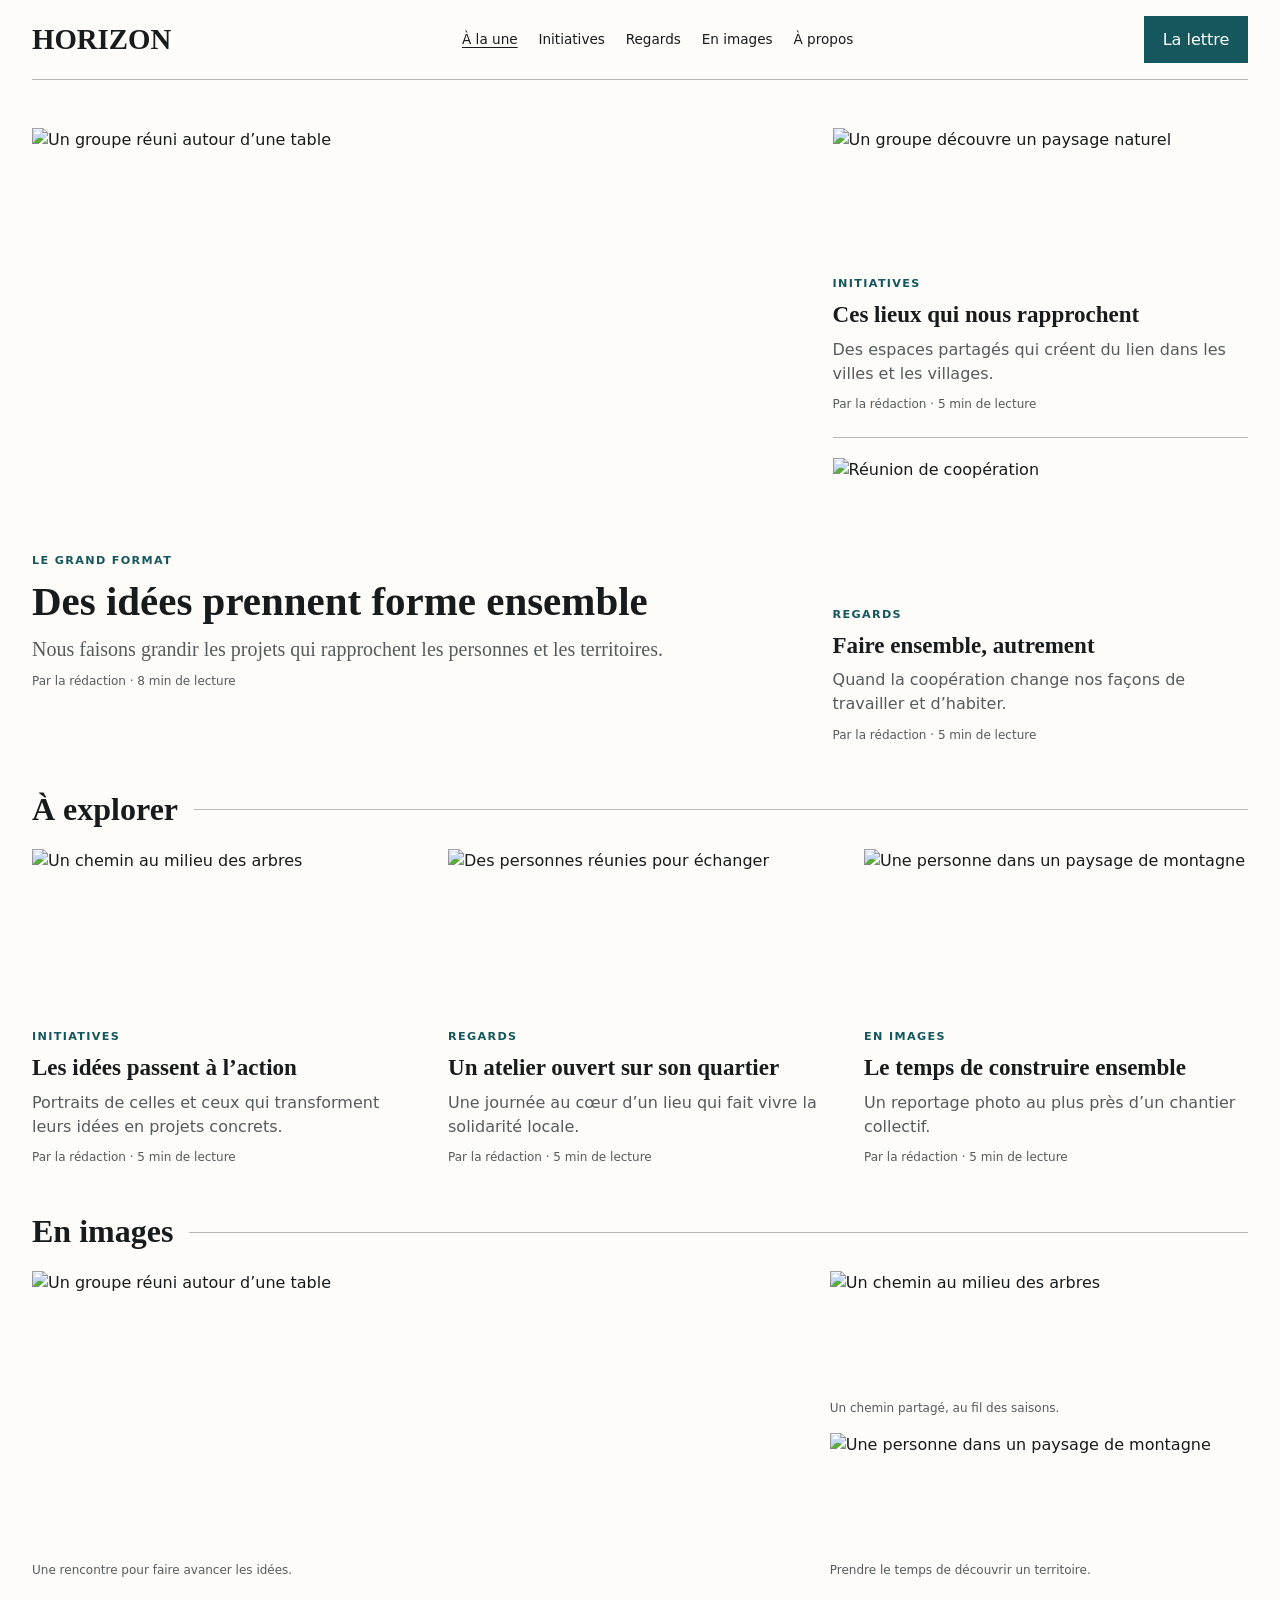
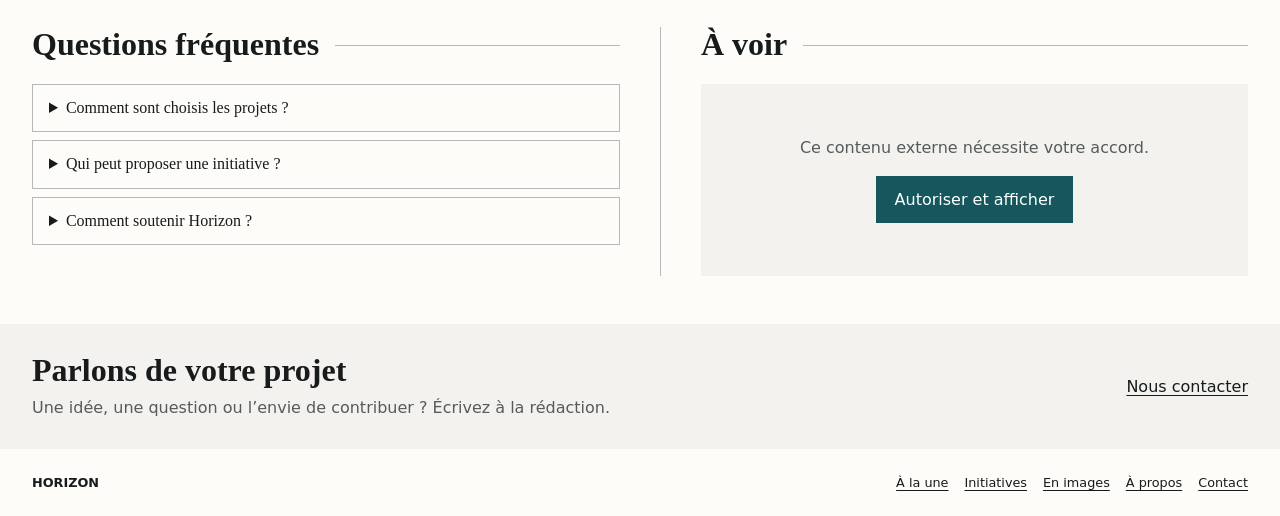
==== themes/editorial/preview/index.html @ b4b31a45 "Add editorial media theme and align catalog with CMS presets" ====
<!doctype html>
<html lang="fr"><head><meta charset="utf-8"><meta name="viewport" content="width=device-width,initial-scale=1"><title>Dendrila — Éditorial</title><link rel="stylesheet" href="../theme.css"><link rel="stylesheet" href="preview.css"></head>
<body data-dendrila-theme="editorial" data-dendrila-gallery="editorial">
<a class="d-skip-link" href="#contenu">Aller au contenu</a>
<header class="d-header"><div class="d-shell d-header__inner"><a class="d-brand" href="#contenu">Horizon</a><nav class="d-nav" aria-label="Navigation principale"><a href="#contenu" aria-current="page">À la une</a><a href="#explorer">Initiatives</a><a href="#explorer">Regards</a><a href="#images">En images</a><a href="#questions">À propos</a></nav><a class="d-button" href="#contact">La lettre</a></div></header>
<main id="contenu">
<section class="d-section" aria-label="À la une"><div class="d-shell d-card-grid d-front-page"><article class="d-card">
        <div class="d-card__media"><img src="https://thumb.wikimedia.org/wikipedia/commons/thumb/a/af/People_seated_at_table_participating_in_group_discussion_during_meeting.jpg/1280px-People_seated_at_table_participating_in_group_discussion_during_meeting.jpg" alt="Un groupe réuni autour d’une table" width="1280" height="720" loading="eager" decoding="async"></div>
        <p class="d-eyebrow">Le grand format</p>
        <h1 class="d-title"><a href="#lecture" data-article="0">Des idées prennent forme ensemble</a></h1>
        <p class="d-lead">Nous faisons grandir les projets qui rapprochent les personnes et les territoires.</p>
        <p class="d-meta">Par la rédaction · 8 min de lecture</p>
      </article><article class="d-card">
        <div class="d-card__media"><img src="https://upload.wikimedia.org/wikipedia/commons/thumb/7/79/People_stand_in_line_on_the_road_and_look_at_nature.jpg/1280px-People_stand_in_line_on_the_road_and_look_at_nature.jpg" alt="Un groupe découvre un paysage naturel" width="1280" height="720" loading="lazy" decoding="async"></div>
        <p class="d-eyebrow">Initiatives</p>
        <h2 class="d-card__title"><a href="#lecture" data-article="1">Ces lieux qui nous rapprochent</a></h2>
        <p>Des espaces partagés qui créent du lien dans les villes et les villages.</p>
        <p class="d-meta">Par la rédaction · 5 min de lecture</p>
      </article><article class="d-card">
        <div class="d-card__media"><img src="https://upload.wikimedia.org/wikipedia/commons/thumb/c/ce/Cooperation_meeting_%2835371853444%29.jpg/1280px-Cooperation_meeting_%2835371853444%29.jpg" alt="Réunion de coopération" width="1280" height="720" loading="lazy" decoding="async"></div>
        <p class="d-eyebrow">Regards</p>
        <h2 class="d-card__title"><a href="#lecture" data-article="2">Faire ensemble, autrement</a></h2>
        <p>Quand la coopération change nos façons de travailler et d’habiter.</p>
        <p class="d-meta">Par la rédaction · 5 min de lecture</p>
      </article></div></section>
<section class="d-section" id="explorer" aria-labelledby="explorer-titre"><div class="d-shell"><div class="d-section__heading"><h2 class="d-heading" id="explorer-titre">À explorer</h2></div><div class="d-card-grid"><article class="d-card">
        <div class="d-card__media"><img src="https://thumb.wikimedia.org/wikipedia/commons/thumb/4/44/Forest_path_surrounded_by_green_trees.jpg/1280px-Forest_path_surrounded_by_green_trees.jpg" alt="Un chemin au milieu des arbres" width="1280" height="720" loading="lazy" decoding="async"></div>
        <p class="d-eyebrow">Initiatives</p>
        <h3 class="d-card__title"><a href="#lecture" data-article="3">Les idées passent à l’action</a></h3>
        <p>Portraits de celles et ceux qui transforment leurs idées en projets concrets.</p>
        <p class="d-meta">Par la rédaction · 5 min de lecture</p>
      </article><article class="d-card">
        <div class="d-card__media"><img src="https://thumb.wikimedia.org/wikipedia/commons/thumb/a/af/People_seated_at_table_participating_in_group_discussion_during_meeting.jpg/1280px-People_seated_at_table_participating_in_group_discussion_during_meeting.jpg" alt="Des personnes réunies pour échanger" width="1280" height="720" loading="lazy" decoding="async"></div>
        <p class="d-eyebrow">Regards</p>
        <h3 class="d-card__title"><a href="#lecture" data-article="4">Un atelier ouvert sur son quartier</a></h3>
        <p>Une journée au cœur d’un lieu qui fait vivre la solidarité locale.</p>
        <p class="d-meta">Par la rédaction · 5 min de lecture</p>
      </article><article class="d-card">
        <div class="d-card__media"><img src="https://upload.wikimedia.org/wikipedia/commons/thumb/d/d1/Landscape-mountains-nature-people_%2824216397892%29.jpg/1280px-Landscape-mountains-nature-people_%2824216397892%29.jpg" alt="Une personne dans un paysage de montagne" width="1280" height="720" loading="lazy" decoding="async"></div>
        <p class="d-eyebrow">En images</p>
        <h3 class="d-card__title"><a href="#lecture" data-article="5">Le temps de construire ensemble</a></h3>
        <p>Un reportage photo au plus près d’un chantier collectif.</p>
        <p class="d-meta">Par la rédaction · 5 min de lecture</p>
      </article></div></div></section>
<section class="d-section" id="images" aria-labelledby="images-titre"><div class="d-shell"><div class="d-section__heading"><h2 class="d-heading" id="images-titre">En images</h2></div><div class="d-gallery"><figure class="d-gallery__item"><div class="d-media"><img class="d-media__image" src="https://thumb.wikimedia.org/wikipedia/commons/thumb/a/af/People_seated_at_table_participating_in_group_discussion_during_meeting.jpg/1280px-People_seated_at_table_participating_in_group_discussion_during_meeting.jpg" alt="Un groupe réuni autour d’une table" width="1280" height="720" loading="lazy"></div><figcaption class="d-caption">Une rencontre pour faire avancer les idées.</figcaption></figure><figure class="d-gallery__item"><div class="d-media"><img class="d-media__image" src="https://thumb.wikimedia.org/wikipedia/commons/thumb/4/44/Forest_path_surrounded_by_green_trees.jpg/1280px-Forest_path_surrounded_by_green_trees.jpg" alt="Un chemin au milieu des arbres" width="1280" height="720" loading="lazy"></div><figcaption class="d-caption">Un chemin partagé, au fil des saisons.</figcaption></figure><figure class="d-gallery__item"><div class="d-media"><img class="d-media__image" src="https://upload.wikimedia.org/wikipedia/commons/thumb/d/d1/Landscape-mountains-nature-people_%2824216397892%29.jpg/1280px-Landscape-mountains-nature-people_%2824216397892%29.jpg" alt="Une personne dans un paysage de montagne" width="1280" height="720" loading="lazy"></div><figcaption class="d-caption">Prendre le temps de découvrir un territoire.</figcaption></figure></div></div></section>
<section class="d-section"><div class="d-shell d-editorial-utilities"><div id="questions"><div class="d-section__heading"><h2 class="d-heading">Questions fréquentes</h2></div><div class="d-faq"><details><summary>Comment sont choisis les projets ?</summary><p>La rédaction rencontre les personnes concernées et croise leurs témoignages pour documenter chaque initiative.</p></details><details><summary>Qui peut proposer une initiative ?</summary><p>Toute personne peut partager une idée ou proposer un sujet à la rédaction.</p></details><details><summary>Comment soutenir Horizon ?</summary><p>En partageant les articles et en nous proposant des sujets qui méritent d’être explorés.</p></details></div></div>
<div><div class="d-section__heading"><h2 class="d-heading">À voir</h2></div><div class="d-embed"><div class="dendrila-privacy-placeholder"><div data-dendrila-placeholder-copy><p>Ce contenu externe nécessite votre accord.</p><button type="button" data-dendrila-consent-allow>Autoriser et afficher</button><p id="consent-status" role="status" hidden></p></div></div></div></div></div></section>
<section class="d-cta-band" id="contact"><div class="d-shell d-cta-band__inner"><div><h2>Parlons de votre projet</h2><p>Une idée, une question ou l’envie de contribuer ? Écrivez à la rédaction.</p></div><a href="mailto:redaction@example.org">Nous contacter</a></div></section>
</main><footer class="d-footer"><div class="d-shell d-footer__grid"><strong>HORIZON</strong><nav aria-label="Navigation secondaire"><a href="#contenu">À la une</a><a href="#explorer">Initiatives</a><a href="#images">En images</a><a href="#questions">À propos</a><a href="#contact">Contact</a></nav></div></footer>
<dialog id="lecture" aria-labelledby="lecture-title"><form method="dialog"><button class="d-button">Fermer</button></form><p class="d-eyebrow">Lecture de démonstration</p><h2 id="lecture-title"></h2><p id="lecture-intro"></p><p>Ce contenu illustre le parcours de lecture du thème. Dans un site publié, chaque titre ouvre l’article correspondant.</p></dialog>
<script src="preview.js" defer></script></body></html>
---- themes/editorial/theme.css ----
/* Dendrila — Éditorial. Brand values below are preview fallbacks. */
[data-dendrila-theme="editorial"] {
  --dendrila-color-bg: #fdfcf9;
  --dendrila-color-surface: #f3f2ee;
  --dendrila-color-text: #171b1c;
  --dendrila-color-muted: #555b5c;
  --dendrila-color-primary: #15575c;
  --dendrila-color-primary-strong: #103e42;
  --dendrila-color-secondary: #15575c;
  --dendrila-color-accent-soft: #eeefeb;
  --dendrila-color-border: #b6b9b7;
  --dendrila-font-heading: Georgia, "Times New Roman", serif;
  --dendrila-font-body: system-ui, -apple-system, "Segoe UI", sans-serif;
  margin: 0;
  background: var(--dendrila-color-bg);
  color: var(--dendrila-color-text);
  font: 1rem/1.5 var(--dendrila-font-body);
}
[data-dendrila-theme="editorial"] *,
[data-dendrila-theme="editorial"] *::before,
[data-dendrila-theme="editorial"] *::after { box-sizing: border-box; }
[data-dendrila-theme="editorial"] :focus-visible { outline: 3px solid var(--dendrila-color-primary); outline-offset: 4px; }
[data-dendrila-theme="editorial"] a { color: inherit; text-underline-offset: .2em; }
[data-dendrila-theme="editorial"] img { display: block; max-width: 100%; height: auto; }
[data-dendrila-theme="editorial"] :is(h1,h2,h3,p,figure) { margin: 0; }
[data-dendrila-theme="editorial"] :is(h1,h2,h3) { font-family: var(--dendrila-font-heading); line-height: 1.12; text-wrap: balance; }
.d-shell { width: min(calc(100% - 3rem), var(--dendrila-content-max, 76rem)); margin-inline: auto; }
.d-prose { max-width: var(--dendrila-text-max, 48rem); }
.d-prose p + p { margin-top: 1em; }
.d-skip-link { position: fixed; left: 1rem; top: 1rem; transform: translateY(-200%); z-index: 10; padding: .8rem; background: var(--dendrila-color-primary); color: white !important; }
.d-skip-link:focus { transform: none; }
.d-header__inner { min-height: 5rem; border-bottom: 1px solid var(--dendrila-color-border); display: flex; align-items: center; justify-content: space-between; gap: 2rem; }
.d-brand { font: bold 1.8rem/1.1 var(--dendrila-font-heading); text-transform: uppercase; text-decoration: none; display: flex; align-items: center; gap: .6rem; }
.d-brand__mark { display: none; }
.d-nav { display: flex; flex-wrap: wrap; gap: .25rem 1.3rem; }
.d-nav a { display: inline-flex; align-items: center; min-height: 2.75rem; font-size: .85rem; text-decoration: none; }
.d-nav a:hover, .d-nav a[aria-current="page"] { text-decoration: underline; }
.d-button, [data-dendrila-consent-allow] { display: inline-flex; justify-content: center; align-items: center; min-height: 2.75rem; padding: .65rem 1.1rem; border: 1px solid var(--dendrila-color-primary); border-radius: var(--dendrila-radius, 0); color: white !important; background: var(--dendrila-color-primary); font: inherit; text-decoration: none; cursor: pointer; }
.d-button:hover, [data-dendrila-consent-allow]:hover { background: var(--dendrila-color-primary-strong); }
.d-section { padding-block: min(var(--dendrila-section-gap, 3rem), 3rem); }
.d-section + .d-section { padding-top: 0; }
.d-section__heading { display: flex; align-items: center; gap: 1rem; margin-bottom: 1.3rem; }
.d-section__heading::after { content: ""; height: 1px; background: var(--dendrila-color-border); flex: 1; }
.d-heading { font-size: clamp(1.5rem, 2.6vw, 2rem); }
.d-eyebrow { display: block; color: var(--dendrila-color-primary); font-size: .7rem; font-weight: 750; letter-spacing: .12em; text-transform: uppercase; }
.d-title { font-size: clamp(2rem, 3.2vw, 3.1rem); }
.d-lead { color: var(--dendrila-color-muted); font: 1.25rem/1.4 var(--dendrila-font-heading); }
.d-meta { color: var(--dendrila-color-muted); font-size: .75rem; }
.d-card-grid { display: grid; grid-template-columns: repeat(3, minmax(0, 1fr)); gap: 2rem; }
.d-card { min-width: 0; }
.d-card > * + * { margin-top: .6rem !important; }
.d-card__title { font-size: clamp(1.3rem, 1.8vw, 1.65rem); }
.d-card__title a, .d-title a { text-decoration: none; }
.d-card__title a:hover, .d-title a:hover { text-decoration: underline; }
.d-card p:not(.d-eyebrow):not(.d-meta) { color: var(--dendrila-color-muted); }
.d-card__media { aspect-ratio: 2.25; overflow: hidden; }
.d-card__media img { width: 100%; height: 100%; object-fit: cover; object-position: var(--d-media-x,50%) var(--d-media-y,50%); }
/* Opt-in front page, also compatible with the CMS's first cards block. */
.d-front-page,
.d-section--block-cards:nth-child(1 of .d-section--block-cards) .d-card-grid { grid-template-columns: minmax(0, 1.85fr) minmax(0, 1fr); gap: 1.5rem 2rem; }
.d-front-page > :first-child,
.d-section--block-cards:nth-child(1 of .d-section--block-cards) .d-card:first-child { grid-row: span 2; }
.d-front-page > :first-child .d-card__media,
.d-section--block-cards:nth-child(1 of .d-section--block-cards) .d-card:first-child .d-card__media { aspect-ratio: 1.85; }
.d-section--block-cards:nth-child(1 of .d-section--block-cards) .d-card:first-child .d-card__title { font-size: clamp(2rem, 3.2vw, 3.1rem); }
.d-front-page > :not(:first-child) .d-card__media { aspect-ratio: 3; }
.d-front-page > :nth-child(3) { border-top: 1px solid var(--dendrila-color-border); padding-top: 1.25rem; }
.d-hero { padding-block: 2rem; }
.d-hero__grid { display: grid; gap: 1.5rem; }
.d-hero__copy { max-width: var(--dendrila-text-max,48rem); }
.d-hero__copy > * + * { margin-top: .8rem; }
.d-hero__media { max-width: 100%; }
.d-hero__media .d-media { aspect-ratio: 2.2; }
.d-media { overflow: hidden; aspect-ratio: 1.85; border-radius: var(--dendrila-radius, 0); }
.d-media .d-media__image { width: 100%; height: 100%; object-fit: cover; object-position: var(--d-media-x,50%) var(--d-media-y,50%); }
.d-media[data-media-shape="none"] { border-radius: 0; }
.d-media[data-media-shape="circle"] { aspect-ratio: 1; border-radius: 50%; }
.d-media[data-media-shape="rounded"] { border-radius: var(--dendrila-radius,.4rem); }
.d-gallery { display: grid; grid-template-columns: minmax(0,1.85fr) minmax(0,1fr); gap: 1rem 1.5rem; }
.d-gallery__item { min-width: 0; }
.d-gallery__item:first-child { grid-row: span 2; display: grid; grid-template-rows: minmax(0,1fr) auto; }
.d-gallery__item:first-child .d-media { aspect-ratio: auto; position: relative; min-height: 15rem; }
.d-gallery__item:first-child .d-media__image { position: absolute; inset: 0; }
.d-gallery__item:not(:first-child) .d-media { aspect-ratio: 3.4; }
.d-caption { color: var(--dendrila-color-muted); font: .75rem/1.4 var(--dendrila-font-body); margin-top: .4rem; }
[data-dendrila-gallery="grid"] .d-gallery { grid-template-columns: repeat(3,minmax(0,1fr)); }
[data-dendrila-gallery="grid"] .d-gallery__item:first-child { grid-row: auto; }
[data-dendrila-gallery="grid"] .d-gallery .d-media { aspect-ratio: 1.6; height: auto; min-height: 0; }
[data-dendrila-gallery="filmstrip"] .d-gallery { display: flex; overflow-x: auto; }
[data-dendrila-gallery="filmstrip"] .d-gallery__item { flex: 0 0 min(80vw,30rem); }
[data-dendrila-gallery="masonry"] .d-gallery { display: block; columns: 2; }
[data-dendrila-gallery="masonry"] .d-gallery__item { break-inside: avoid; margin-bottom: 1rem; }
.d-editorial-utilities { display: grid; grid-template-columns: repeat(2,minmax(0,1fr)); gap: 2.5rem; }
.d-editorial-utilities > * { min-width: 0; }
.d-editorial-utilities > :last-child { border-left: 1px solid var(--dendrila-color-border); padding-left: 2.5rem; }
.d-faq details { border: 1px solid var(--dendrila-color-border); margin-bottom: .5rem; padding: .7rem 1rem; }
.d-faq summary { cursor: pointer; min-height: 1.5rem; font-family: var(--dendrila-font-heading); }
.d-faq details p { margin-top: .8rem; color: var(--dendrila-color-muted); }
.d-embed { background: var(--dendrila-color-surface); }
.dendrila-privacy-placeholder { min-height: 12rem; padding: 1.5rem; display: grid; place-items: center; text-align: center; }
[data-dendrila-placeholder-copy] { display: grid; justify-items: center; gap: 1rem; }
[data-dendrila-placeholder-copy] p { color: var(--dendrila-color-muted); }
.d-cta-band { padding-block: 1.8rem; background: var(--dendrila-color-surface); }
.d-cta-band__inner { display: flex; align-items: center; justify-content: space-between; gap: 2rem; }
.d-cta-band h2 { font-size: 2rem; }
.d-cta-band p { color: var(--dendrila-color-muted); margin-top: .5rem; }
.d-footer { padding-block: 1.5rem; }
.d-footer__grid { display: flex; flex-wrap: wrap; justify-content: space-between; gap: 1rem 2rem; font-size: .8rem; }
.d-footer nav { display: flex; flex-wrap: wrap; gap: 1rem; }
/* Existing CMS data remains visible if a site explicitly includes these blocks. */
.d-stats,.d-key-values { display: grid; grid-template-columns: repeat(3,minmax(0,1fr)); gap: 1.5rem; }
.d-stat__value,.d-stat__label,.d-stat__note { display: block; }
.d-stat__value { font-size: 2rem; }
.d-key-values dd { margin: .4rem 0 0; }
@media (max-width: 52rem) {
  .d-header__inner { flex-wrap: wrap; gap: .5rem 1.5rem; padding-block: 1rem; }
  .d-nav { flex: 1 1 100%; }
  .d-front-page, .d-section--block-cards:nth-child(1 of .d-section--block-cards) .d-card-grid { grid-template-columns: 1.5fr 1fr; gap: 1.5rem; }
  .d-card-grid { gap: 1.25rem; }
  .d-editorial-utilities { gap: 1.5rem; }
  .d-editorial-utilities > :last-child { padding-left: 1.5rem; }
}
@media (max-width: 38rem) {
  .d-shell { width: calc(100% - 2rem); }
  .d-header__inner { display: grid; grid-template-columns: 1fr auto; }
  .d-header__inner > .d-nav { grid-row: 2; grid-column: 1 / -1; }
  .d-header__inner > .d-button { grid-row: 1; grid-column: 2; }
  .d-brand { font-size: 1.5rem; }
  .d-nav { gap: .25rem 1rem; }
  .d-section { padding-block: 1.75rem; }
  .d-card-grid, .d-front-page, .d-section--block-cards:nth-child(1 of .d-section--block-cards) .d-card-grid, .d-editorial-utilities { grid-template-columns: 1fr; }
  .d-front-page > :first-child,.d-section--block-cards:nth-child(1 of .d-section--block-cards) .d-card:first-child { grid-row: auto; }
  .d-card__media { aspect-ratio: 2; }
  .d-title { font-size: 2.1rem; }
  .d-gallery { grid-template-columns: repeat(2,minmax(0,1fr)); gap: 1rem; }
  .d-gallery__item:first-child { grid-column: 1 / -1; grid-row: auto; }
  .d-gallery__item:first-child .d-media__image { position: static; }
  .d-gallery__item:first-child .d-media, .d-gallery__item:not(:first-child) .d-media { aspect-ratio: 1.6; min-height: 0; height: auto; }
  .d-editorial-utilities > :last-child { border-left: 0; padding-left: 0; }
  .d-cta-band__inner { flex-direction: column; align-items: flex-start; gap: 1rem; }
  .d-stats,.d-key-values { grid-template-columns: 1fr; }
}
@media (prefers-reduced-motion: reduce) {
  [data-dendrila-theme="editorial"] { --dendrila-motion-duration: 0ms; }
  [data-dendrila-theme="editorial"] * { scroll-behavior: auto; }
}

[data-dendrila-gallery="grid"] .d-gallery__item:first-child .d-media__image,
[data-dendrila-gallery="filmstrip"] .d-gallery__item:first-child .d-media__image,
[data-dendrila-gallery="masonry"] .d-gallery__item:first-child .d-media__image { position: static; }
---- themes/editorial/preview/preview.css ----
dialog { width: min(42rem,calc(100% - 2rem)); max-height: 85dvh; overflow: auto; padding: 2rem; border: 1px solid var(--dendrila-color-border); color: var(--dendrila-color-text); background: var(--dendrila-color-bg); }
dialog::backdrop { background: rgb(0 0 0 / .4); }
dialog form { text-align: right; margin-bottom: 1.5rem; }
dialog > p, dialog > h2 { margin-block: 1rem !important; }
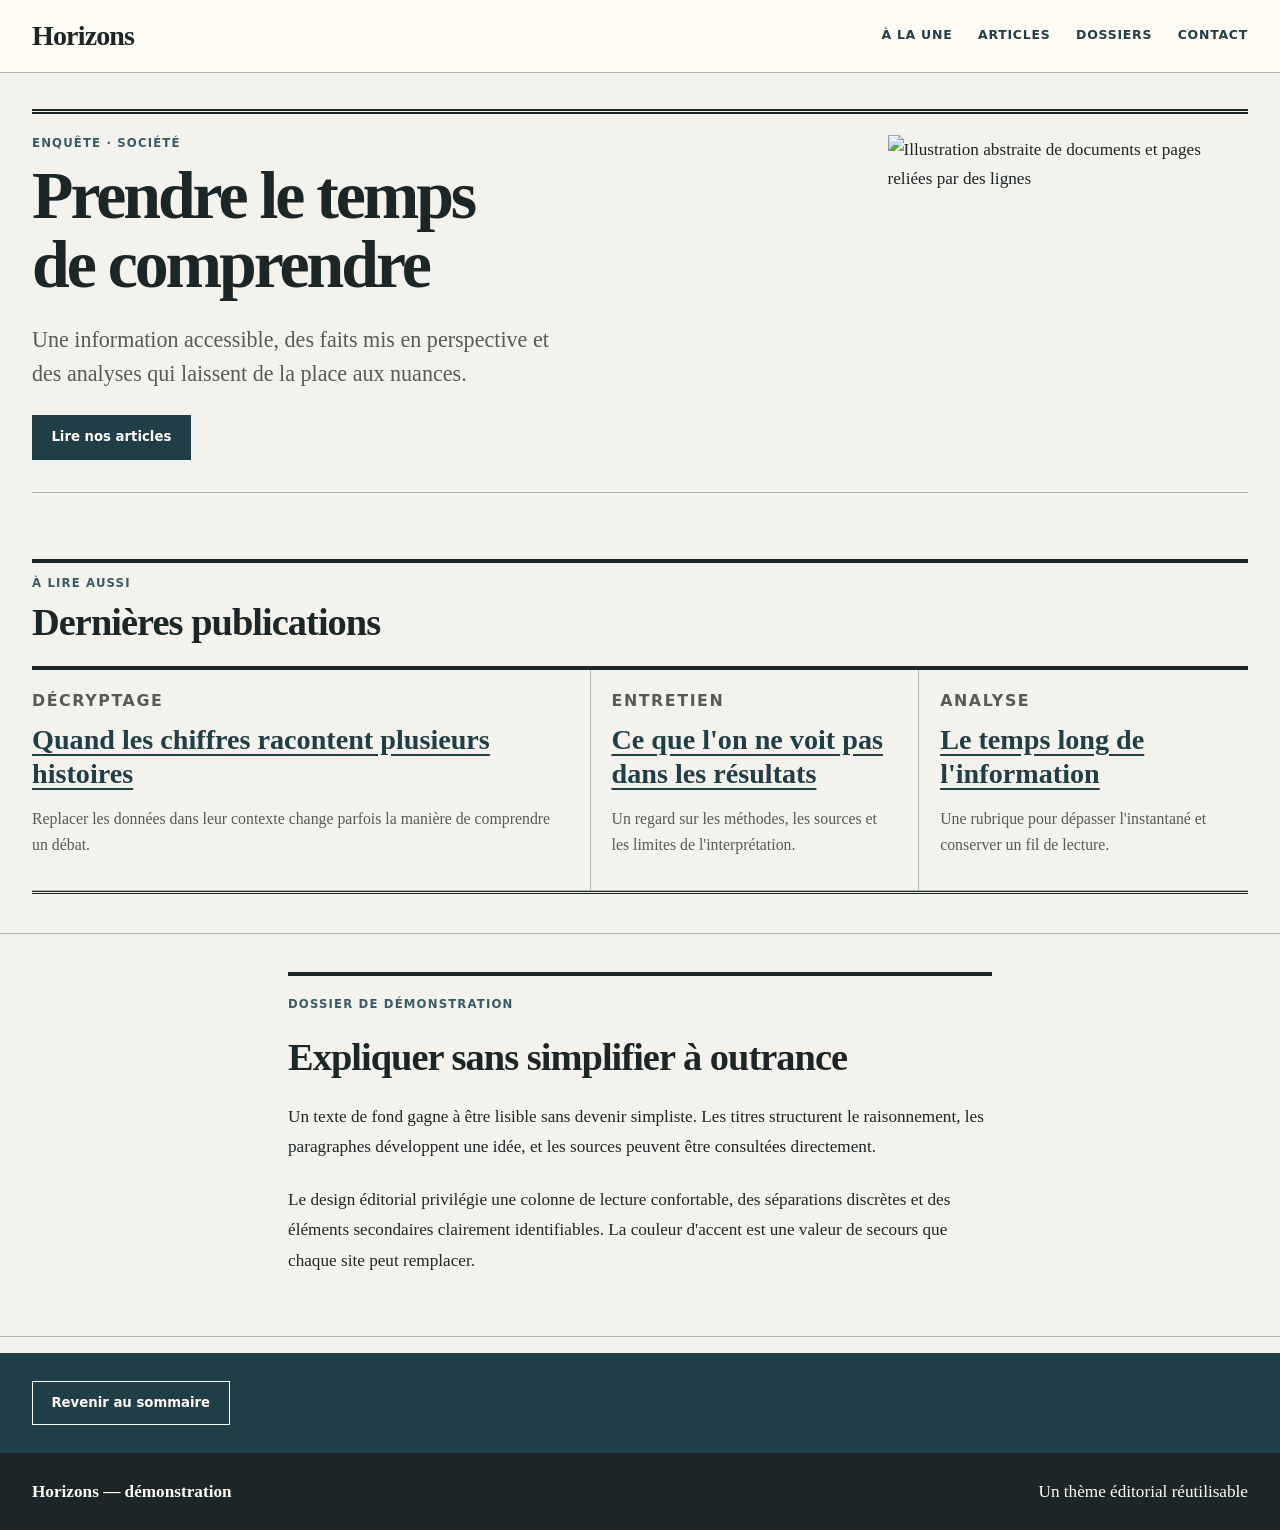
==== commit b25e2e68: "feat(editorial): add advarP-inspired reusable editorial design kit" ====
--- a/themes/editorial/preview/index.html
+++ b/themes/editorial/preview/index.html
@@ -1,51 +1,32 @@
 <!doctype html>
-<html lang="fr"><head><meta charset="utf-8"><meta name="viewport" content="width=device-width,initial-scale=1"><title>Dendrila — Éditorial</title><link rel="stylesheet" href="../theme.css"><link rel="stylesheet" href="preview.css"></head>
-<body data-dendrila-theme="editorial" data-dendrila-gallery="editorial">
+<html lang="fr"><head>
+<meta charset="utf-8"><meta name="viewport" content="width=device-width,initial-scale=1">
+<title>Dendrila — Éditorial</title><meta name="description" content="Aperçu autonome du design kit Éditorial Dendrila.">
+<link rel="stylesheet" href="../theme.css"></head>
+<body data-dendrila-theme="editorial" data-dendrila-gallery="editorial" data-dendrila-illustration-frequency="none" data-dendrila-illustration-style="none">
 <a class="d-skip-link" href="#contenu">Aller au contenu</a>
-<header class="d-header"><div class="d-shell d-header__inner"><a class="d-brand" href="#contenu">Horizon</a><nav class="d-nav" aria-label="Navigation principale"><a href="#contenu" aria-current="page">À la une</a><a href="#explorer">Initiatives</a><a href="#explorer">Regards</a><a href="#images">En images</a><a href="#questions">À propos</a></nav><a class="d-button" href="#contact">La lettre</a></div></header>
+<header class="d-header"><div class="d-shell d-header__inner"><a class="d-brand" href="#contenu">Horizons</a>
+<nav class="d-nav" aria-label="Navigation principale"><a href="#contenu">À la une</a><a href="#articles">Articles</a><a href="#dossier">Dossiers</a><a href="#contact">Contact</a></nav></div></header>
 <main id="contenu">
-<section class="d-section" aria-label="À la une"><div class="d-shell d-card-grid d-front-page"><article class="d-card">
-        <div class="d-card__media"><img src="https://thumb.wikimedia.org/wikipedia/commons/thumb/a/af/People_seated_at_table_participating_in_group_discussion_during_meeting.jpg/1280px-People_seated_at_table_participating_in_group_discussion_during_meeting.jpg" alt="Un groupe réuni autour d’une table" width="1280" height="720" loading="eager" decoding="async"></div>
-        <p class="d-eyebrow">Le grand format</p>
-        <h1 class="d-title"><a href="#lecture" data-article="0">Des idées prennent forme ensemble</a></h1>
-        <p class="d-lead">Nous faisons grandir les projets qui rapprochent les personnes et les territoires.</p>
-        <p class="d-meta">Par la rédaction · 8 min de lecture</p>
-      </article><article class="d-card">
-        <div class="d-card__media"><img src="https://upload.wikimedia.org/wikipedia/commons/thumb/7/79/People_stand_in_line_on_the_road_and_look_at_nature.jpg/1280px-People_stand_in_line_on_the_road_and_look_at_nature.jpg" alt="Un groupe découvre un paysage naturel" width="1280" height="720" loading="lazy" decoding="async"></div>
-        <p class="d-eyebrow">Initiatives</p>
-        <h2 class="d-card__title"><a href="#lecture" data-article="1">Ces lieux qui nous rapprochent</a></h2>
-        <p>Des espaces partagés qui créent du lien dans les villes et les villages.</p>
-        <p class="d-meta">Par la rédaction · 5 min de lecture</p>
-      </article><article class="d-card">
-        <div class="d-card__media"><img src="https://upload.wikimedia.org/wikipedia/commons/thumb/c/ce/Cooperation_meeting_%2835371853444%29.jpg/1280px-Cooperation_meeting_%2835371853444%29.jpg" alt="Réunion de coopération" width="1280" height="720" loading="lazy" decoding="async"></div>
-        <p class="d-eyebrow">Regards</p>
-        <h2 class="d-card__title"><a href="#lecture" data-article="2">Faire ensemble, autrement</a></h2>
-        <p>Quand la coopération change nos façons de travailler et d’habiter.</p>
-        <p class="d-meta">Par la rédaction · 5 min de lecture</p>
-      </article></div></section>
-<section class="d-section" id="explorer" aria-labelledby="explorer-titre"><div class="d-shell"><div class="d-section__heading"><h2 class="d-heading" id="explorer-titre">À explorer</h2></div><div class="d-card-grid"><article class="d-card">
-        <div class="d-card__media"><img src="https://thumb.wikimedia.org/wikipedia/commons/thumb/4/44/Forest_path_surrounded_by_green_trees.jpg/1280px-Forest_path_surrounded_by_green_trees.jpg" alt="Un chemin au milieu des arbres" width="1280" height="720" loading="lazy" decoding="async"></div>
-        <p class="d-eyebrow">Initiatives</p>
-        <h3 class="d-card__title"><a href="#lecture" data-article="3">Les idées passent à l’action</a></h3>
-        <p>Portraits de celles et ceux qui transforment leurs idées en projets concrets.</p>
-        <p class="d-meta">Par la rédaction · 5 min de lecture</p>
-      </article><article class="d-card">
-        <div class="d-card__media"><img src="https://thumb.wikimedia.org/wikipedia/commons/thumb/a/af/People_seated_at_table_participating_in_group_discussion_during_meeting.jpg/1280px-People_seated_at_table_participating_in_group_discussion_during_meeting.jpg" alt="Des personnes réunies pour échanger" width="1280" height="720" loading="lazy" decoding="async"></div>
-        <p class="d-eyebrow">Regards</p>
-        <h3 class="d-card__title"><a href="#lecture" data-article="4">Un atelier ouvert sur son quartier</a></h3>
-        <p>Une journée au cœur d’un lieu qui fait vivre la solidarité locale.</p>
-        <p class="d-meta">Par la rédaction · 5 min de lecture</p>
-      </article><article class="d-card">
-        <div class="d-card__media"><img src="https://upload.wikimedia.org/wikipedia/commons/thumb/d/d1/Landscape-mountains-nature-people_%2824216397892%29.jpg/1280px-Landscape-mountains-nature-people_%2824216397892%29.jpg" alt="Une personne dans un paysage de montagne" width="1280" height="720" loading="lazy" decoding="async"></div>
-        <p class="d-eyebrow">En images</p>
-        <h3 class="d-card__title"><a href="#lecture" data-article="5">Le temps de construire ensemble</a></h3>
-        <p>Un reportage photo au plus près d’un chantier collectif.</p>
-        <p class="d-meta">Par la rédaction · 5 min de lecture</p>
-      </article></div></div></section>
-<section class="d-section" id="images" aria-labelledby="images-titre"><div class="d-shell"><div class="d-section__heading"><h2 class="d-heading" id="images-titre">En images</h2></div><div class="d-gallery"><figure class="d-gallery__item"><div class="d-media"><img class="d-media__image" src="https://thumb.wikimedia.org/wikipedia/commons/thumb/a/af/People_seated_at_table_participating_in_group_discussion_during_meeting.jpg/1280px-People_seated_at_table_participating_in_group_discussion_during_meeting.jpg" alt="Un groupe réuni autour d’une table" width="1280" height="720" loading="lazy"></div><figcaption class="d-caption">Une rencontre pour faire avancer les idées.</figcaption></figure><figure class="d-gallery__item"><div class="d-media"><img class="d-media__image" src="https://thumb.wikimedia.org/wikipedia/commons/thumb/4/44/Forest_path_surrounded_by_green_trees.jpg/1280px-Forest_path_surrounded_by_green_trees.jpg" alt="Un chemin au milieu des arbres" width="1280" height="720" loading="lazy"></div><figcaption class="d-caption">Un chemin partagé, au fil des saisons.</figcaption></figure><figure class="d-gallery__item"><div class="d-media"><img class="d-media__image" src="https://upload.wikimedia.org/wikipedia/commons/thumb/d/d1/Landscape-mountains-nature-people_%2824216397892%29.jpg/1280px-Landscape-mountains-nature-people_%2824216397892%29.jpg" alt="Une personne dans un paysage de montagne" width="1280" height="720" loading="lazy"></div><figcaption class="d-caption">Prendre le temps de découvrir un territoire.</figcaption></figure></div></div></section>
-<section class="d-section"><div class="d-shell d-editorial-utilities"><div id="questions"><div class="d-section__heading"><h2 class="d-heading">Questions fréquentes</h2></div><div class="d-faq"><details><summary>Comment sont choisis les projets ?</summary><p>La rédaction rencontre les personnes concernées et croise leurs témoignages pour documenter chaque initiative.</p></details><details><summary>Qui peut proposer une initiative ?</summary><p>Toute personne peut partager une idée ou proposer un sujet à la rédaction.</p></details><details><summary>Comment soutenir Horizon ?</summary><p>En partageant les articles et en nous proposant des sujets qui méritent d’être explorés.</p></details></div></div>
-<div><div class="d-section__heading"><h2 class="d-heading">À voir</h2></div><div class="d-embed"><div class="dendrila-privacy-placeholder"><div data-dendrila-placeholder-copy><p>Ce contenu externe nécessite votre accord.</p><button type="button" data-dendrila-consent-allow>Autoriser et afficher</button><p id="consent-status" role="status" hidden></p></div></div></div></div></div></section>
-<section class="d-cta-band" id="contact"><div class="d-shell d-cta-band__inner"><div><h2>Parlons de votre projet</h2><p>Une idée, une question ou l’envie de contribuer ? Écrivez à la rédaction.</p></div><a href="mailto:redaction@example.org">Nous contacter</a></div></section>
-</main><footer class="d-footer"><div class="d-shell d-footer__grid"><strong>HORIZON</strong><nav aria-label="Navigation secondaire"><a href="#contenu">À la une</a><a href="#explorer">Initiatives</a><a href="#images">En images</a><a href="#questions">À propos</a><a href="#contact">Contact</a></nav></div></footer>
-<dialog id="lecture" aria-labelledby="lecture-title"><form method="dialog"><button class="d-button">Fermer</button></form><p class="d-eyebrow">Lecture de démonstration</p><h2 id="lecture-title"></h2><p id="lecture-intro"></p><p>Ce contenu illustre le parcours de lecture du thème. Dans un site publié, chaque titre ouvre l’article correspondant.</p></dialog>
-<script src="preview.js" defer></script></body></html>
+<section class="d-hero"><div class="d-shell d-hero__grid">
+<div class="d-hero__copy"><p class="d-eyebrow">Enquête · Société</p>
+<h1 class="d-title">Prendre le temps de comprendre</h1>
+<p class="d-lead">Une information accessible, des faits mis en perspective et des analyses qui laissent de la place aux nuances.</p>
+<div class="d-actions"><a class="d-button" href="#articles">Lire nos articles</a></div></div>
+<div class="d-hero__media"><figure class="d-media"><img class="d-media__image" src="sample-media.svg" alt="Illustration abstraite de documents et pages reliées par des lignes"></figure></div>
+</div></section>
+<section class="d-section" id="articles"><div class="d-shell">
+<div class="d-section__heading"><p class="d-eyebrow">À lire aussi</p><h2 class="d-heading">Dernières publications</h2></div>
+<div class="d-card-grid">
+<article class="d-card"><p class="d-eyebrow">Décryptage</p><h3 class="d-card__title"><a href="#dossier">Quand les chiffres racontent plusieurs histoires</a></h3><p>Replacer les données dans leur contexte change parfois la manière de comprendre un débat.</p></article>
+<article class="d-card"><p class="d-eyebrow">Entretien</p><h3 class="d-card__title"><a href="#dossier">Ce que l'on ne voit pas dans les résultats</a></h3><p>Un regard sur les méthodes, les sources et les limites de l'interprétation.</p></article>
+<article class="d-card"><p class="d-eyebrow">Analyse</p><h3 class="d-card__title"><a href="#dossier">Le temps long de l'information</a></h3><p>Une rubrique pour dépasser l'instantané et conserver un fil de lecture.</p></article>
+</div></div></section>
+<section class="d-section" id="dossier"><div class="d-shell d-prose">
+<div class="d-section__heading"><p class="d-eyebrow">Dossier de démonstration</p><h2 class="d-heading">Expliquer sans simplifier à outrance</h2></div>
+<p>Un texte de fond gagne à être lisible sans devenir simpliste. Les titres structurent le raisonnement, les paragraphes développent une idée, et les sources peuvent être consultées directement.</p>
+<p>Le design éditorial privilégie une colonne de lecture confortable, des séparations discrètes et des éléments secondaires clairement identifiables. La couleur d'accent est une valeur de secours que chaque site peut remplacer.</p>
+</div></section>
+<section class="d-cta-band" id="contact"><div class="d-shell d-cta-band__inner"><a class="d-button" href="#contenu">Revenir au sommaire</a></div></section>
+</main><footer class="d-footer"><div class="d-shell d-footer__grid"><strong>Horizons — démonstration</strong><span>Un thème éditorial réutilisable</span></div></footer>
+</body></html>
--- a/themes/editorial/theme.css
+++ b/themes/editorial/theme.css
@@ -1,150 +1,103 @@
-/* Dendrila — Éditorial. Brand values below are preview fallbacks. */
-[data-dendrila-theme="editorial"] {
-  --dendrila-color-bg: #fdfcf9;
-  --dendrila-color-surface: #f3f2ee;
-  --dendrila-color-text: #171b1c;
-  --dendrila-color-muted: #555b5c;
-  --dendrila-color-primary: #15575c;
-  --dendrila-color-primary-strong: #103e42;
-  --dendrila-color-secondary: #15575c;
-  --dendrila-color-accent-soft: #eeefeb;
-  --dendrila-color-border: #b6b9b7;
-  --dendrila-font-heading: Georgia, "Times New Roman", serif;
-  --dendrila-font-body: system-ui, -apple-system, "Segoe UI", sans-serif;
-  margin: 0;
-  background: var(--dendrila-color-bg);
-  color: var(--dendrila-color-text);
-  font: 1rem/1.5 var(--dendrila-font-body);
+/*
+ * Dendrila Editorial — composition inspirée de la grammaire de presse de l’advarP.
+ * Typographie, colonnes, filets et lecture longue ; aucun logo, nom, texte ni
+ * identité colorimétrique de l’advarP n'est incorporé.
+ */
+[data-dendrila-theme="editorial"]{
+ --dendrila-color-bg:#f4f2ec;--dendrila-color-surface:#fffcf5;
+ --dendrila-color-text:#1d2627;--dendrila-color-muted:#565b59;
+ --dendrila-color-primary:#385c65;--dendrila-color-primary-strong:#203e46;
+ --dendrila-color-secondary:#805243;--dendrila-color-accent-soft:#e9ebe6;
+ --dendrila-color-border:#aeb6b3;
+ --dendrila-font-heading:Georgia,"Times New Roman",serif;
+ --dendrila-font-body:Georgia,"Times New Roman",serif;
+ margin:0;background:var(--dendrila-color-bg);color:var(--dendrila-color-text);
+ font:1.075rem/1.7 var(--dendrila-font-body);overflow-wrap:break-word;
 }
-[data-dendrila-theme="editorial"] *,
-[data-dendrila-theme="editorial"] *::before,
-[data-dendrila-theme="editorial"] *::after { box-sizing: border-box; }
-[data-dendrila-theme="editorial"] :focus-visible { outline: 3px solid var(--dendrila-color-primary); outline-offset: 4px; }
-[data-dendrila-theme="editorial"] a { color: inherit; text-underline-offset: .2em; }
-[data-dendrila-theme="editorial"] img { display: block; max-width: 100%; height: auto; }
-[data-dendrila-theme="editorial"] :is(h1,h2,h3,p,figure) { margin: 0; }
-[data-dendrila-theme="editorial"] :is(h1,h2,h3) { font-family: var(--dendrila-font-heading); line-height: 1.12; text-wrap: balance; }
-.d-shell { width: min(calc(100% - 3rem), var(--dendrila-content-max, 76rem)); margin-inline: auto; }
-.d-prose { max-width: var(--dendrila-text-max, 48rem); }
-.d-prose p + p { margin-top: 1em; }
-.d-skip-link { position: fixed; left: 1rem; top: 1rem; transform: translateY(-200%); z-index: 10; padding: .8rem; background: var(--dendrila-color-primary); color: white !important; }
-.d-skip-link:focus { transform: none; }
-.d-header__inner { min-height: 5rem; border-bottom: 1px solid var(--dendrila-color-border); display: flex; align-items: center; justify-content: space-between; gap: 2rem; }
-.d-brand { font: bold 1.8rem/1.1 var(--dendrila-font-heading); text-transform: uppercase; text-decoration: none; display: flex; align-items: center; gap: .6rem; }
-.d-brand__mark { display: none; }
-.d-nav { display: flex; flex-wrap: wrap; gap: .25rem 1.3rem; }
-.d-nav a { display: inline-flex; align-items: center; min-height: 2.75rem; font-size: .85rem; text-decoration: none; }
-.d-nav a:hover, .d-nav a[aria-current="page"] { text-decoration: underline; }
-.d-button, [data-dendrila-consent-allow] { display: inline-flex; justify-content: center; align-items: center; min-height: 2.75rem; padding: .65rem 1.1rem; border: 1px solid var(--dendrila-color-primary); border-radius: var(--dendrila-radius, 0); color: white !important; background: var(--dendrila-color-primary); font: inherit; text-decoration: none; cursor: pointer; }
-.d-button:hover, [data-dendrila-consent-allow]:hover { background: var(--dendrila-color-primary-strong); }
-.d-section { padding-block: min(var(--dendrila-section-gap, 3rem), 3rem); }
-.d-section + .d-section { padding-top: 0; }
-.d-section__heading { display: flex; align-items: center; gap: 1rem; margin-bottom: 1.3rem; }
-.d-section__heading::after { content: ""; height: 1px; background: var(--dendrila-color-border); flex: 1; }
-.d-heading { font-size: clamp(1.5rem, 2.6vw, 2rem); }
-.d-eyebrow { display: block; color: var(--dendrila-color-primary); font-size: .7rem; font-weight: 750; letter-spacing: .12em; text-transform: uppercase; }
-.d-title { font-size: clamp(2rem, 3.2vw, 3.1rem); }
-.d-lead { color: var(--dendrila-color-muted); font: 1.25rem/1.4 var(--dendrila-font-heading); }
-.d-meta { color: var(--dendrila-color-muted); font-size: .75rem; }
-.d-card-grid { display: grid; grid-template-columns: repeat(3, minmax(0, 1fr)); gap: 2rem; }
-.d-card { min-width: 0; }
-.d-card > * + * { margin-top: .6rem !important; }
-.d-card__title { font-size: clamp(1.3rem, 1.8vw, 1.65rem); }
-.d-card__title a, .d-title a { text-decoration: none; }
-.d-card__title a:hover, .d-title a:hover { text-decoration: underline; }
-.d-card p:not(.d-eyebrow):not(.d-meta) { color: var(--dendrila-color-muted); }
-.d-card__media { aspect-ratio: 2.25; overflow: hidden; }
-.d-card__media img { width: 100%; height: 100%; object-fit: cover; object-position: var(--d-media-x,50%) var(--d-media-y,50%); }
-/* Opt-in front page, also compatible with the CMS's first cards block. */
-.d-front-page,
-.d-section--block-cards:nth-child(1 of .d-section--block-cards) .d-card-grid { grid-template-columns: minmax(0, 1.85fr) minmax(0, 1fr); gap: 1.5rem 2rem; }
-.d-front-page > :first-child,
-.d-section--block-cards:nth-child(1 of .d-section--block-cards) .d-card:first-child { grid-row: span 2; }
-.d-front-page > :first-child .d-card__media,
-.d-section--block-cards:nth-child(1 of .d-section--block-cards) .d-card:first-child .d-card__media { aspect-ratio: 1.85; }
-.d-section--block-cards:nth-child(1 of .d-section--block-cards) .d-card:first-child .d-card__title { font-size: clamp(2rem, 3.2vw, 3.1rem); }
-.d-front-page > :not(:first-child) .d-card__media { aspect-ratio: 3; }
-.d-front-page > :nth-child(3) { border-top: 1px solid var(--dendrila-color-border); padding-top: 1.25rem; }
-.d-hero { padding-block: 2rem; }
-.d-hero__grid { display: grid; gap: 1.5rem; }
-.d-hero__copy { max-width: var(--dendrila-text-max,48rem); }
-.d-hero__copy > * + * { margin-top: .8rem; }
-.d-hero__media { max-width: 100%; }
-.d-hero__media .d-media { aspect-ratio: 2.2; }
-.d-media { overflow: hidden; aspect-ratio: 1.85; border-radius: var(--dendrila-radius, 0); }
-.d-media .d-media__image { width: 100%; height: 100%; object-fit: cover; object-position: var(--d-media-x,50%) var(--d-media-y,50%); }
-.d-media[data-media-shape="none"] { border-radius: 0; }
-.d-media[data-media-shape="circle"] { aspect-ratio: 1; border-radius: 50%; }
-.d-media[data-media-shape="rounded"] { border-radius: var(--dendrila-radius,.4rem); }
-.d-gallery { display: grid; grid-template-columns: minmax(0,1.85fr) minmax(0,1fr); gap: 1rem 1.5rem; }
-.d-gallery__item { min-width: 0; }
-.d-gallery__item:first-child { grid-row: span 2; display: grid; grid-template-rows: minmax(0,1fr) auto; }
-.d-gallery__item:first-child .d-media { aspect-ratio: auto; position: relative; min-height: 15rem; }
-.d-gallery__item:first-child .d-media__image { position: absolute; inset: 0; }
-.d-gallery__item:not(:first-child) .d-media { aspect-ratio: 3.4; }
-.d-caption { color: var(--dendrila-color-muted); font: .75rem/1.4 var(--dendrila-font-body); margin-top: .4rem; }
-[data-dendrila-gallery="grid"] .d-gallery { grid-template-columns: repeat(3,minmax(0,1fr)); }
-[data-dendrila-gallery="grid"] .d-gallery__item:first-child { grid-row: auto; }
-[data-dendrila-gallery="grid"] .d-gallery .d-media { aspect-ratio: 1.6; height: auto; min-height: 0; }
-[data-dendrila-gallery="filmstrip"] .d-gallery { display: flex; overflow-x: auto; }
-[data-dendrila-gallery="filmstrip"] .d-gallery__item { flex: 0 0 min(80vw,30rem); }
-[data-dendrila-gallery="masonry"] .d-gallery { display: block; columns: 2; }
-[data-dendrila-gallery="masonry"] .d-gallery__item { break-inside: avoid; margin-bottom: 1rem; }
-.d-editorial-utilities { display: grid; grid-template-columns: repeat(2,minmax(0,1fr)); gap: 2.5rem; }
-.d-editorial-utilities > * { min-width: 0; }
-.d-editorial-utilities > :last-child { border-left: 1px solid var(--dendrila-color-border); padding-left: 2.5rem; }
-.d-faq details { border: 1px solid var(--dendrila-color-border); margin-bottom: .5rem; padding: .7rem 1rem; }
-.d-faq summary { cursor: pointer; min-height: 1.5rem; font-family: var(--dendrila-font-heading); }
-.d-faq details p { margin-top: .8rem; color: var(--dendrila-color-muted); }
-.d-embed { background: var(--dendrila-color-surface); }
-.dendrila-privacy-placeholder { min-height: 12rem; padding: 1.5rem; display: grid; place-items: center; text-align: center; }
-[data-dendrila-placeholder-copy] { display: grid; justify-items: center; gap: 1rem; }
-[data-dendrila-placeholder-copy] p { color: var(--dendrila-color-muted); }
-.d-cta-band { padding-block: 1.8rem; background: var(--dendrila-color-surface); }
-.d-cta-band__inner { display: flex; align-items: center; justify-content: space-between; gap: 2rem; }
-.d-cta-band h2 { font-size: 2rem; }
-.d-cta-band p { color: var(--dendrila-color-muted); margin-top: .5rem; }
-.d-footer { padding-block: 1.5rem; }
-.d-footer__grid { display: flex; flex-wrap: wrap; justify-content: space-between; gap: 1rem 2rem; font-size: .8rem; }
-.d-footer nav { display: flex; flex-wrap: wrap; gap: 1rem; }
-/* Existing CMS data remains visible if a site explicitly includes these blocks. */
-.d-stats,.d-key-values { display: grid; grid-template-columns: repeat(3,minmax(0,1fr)); gap: 1.5rem; }
-.d-stat__value,.d-stat__label,.d-stat__note { display: block; }
-.d-stat__value { font-size: 2rem; }
-.d-key-values dd { margin: .4rem 0 0; }
-@media (max-width: 52rem) {
-  .d-header__inner { flex-wrap: wrap; gap: .5rem 1.5rem; padding-block: 1rem; }
-  .d-nav { flex: 1 1 100%; }
-  .d-front-page, .d-section--block-cards:nth-child(1 of .d-section--block-cards) .d-card-grid { grid-template-columns: 1.5fr 1fr; gap: 1.5rem; }
-  .d-card-grid { gap: 1.25rem; }
-  .d-editorial-utilities { gap: 1.5rem; }
-  .d-editorial-utilities > :last-child { padding-left: 1.5rem; }
+[data-dendrila-theme="editorial"] *,[data-dendrila-theme="editorial"] *::before,[data-dendrila-theme="editorial"] *::after{box-sizing:border-box}
+[data-dendrila-theme="editorial"] img{max-width:100%;height:auto}
+[data-dendrila-theme="editorial"] a{color:var(--dendrila-color-primary-strong);text-underline-offset:.17em}
+[data-dendrila-theme="editorial"] :focus-visible{outline:3px solid var(--dendrila-color-primary);outline-offset:4px}
+[data-dendrila-theme="editorial"] .d-shell{width:min(calc(100% - 2.4rem),var(--dendrila-content-max,76rem));margin-inline:auto}
+[data-dendrila-theme="editorial"] .d-prose{max-width:var(--dendrila-text-max,44rem)}
+[data-dendrila-theme="editorial"] .d-skip-link{position:absolute;top:-20rem;left:1rem;z-index:20;padding:.65rem 1rem;background:var(--dendrila-color-text);color:var(--dendrila-color-surface)}
+[data-dendrila-theme="editorial"] .d-skip-link:focus{top:.5rem}
+[data-dendrila-theme="editorial"] .d-header{background:var(--dendrila-color-surface);border-bottom:1px solid var(--dendrila-color-border)}
+[data-dendrila-theme="editorial"] .d-header__inner{display:flex;align-items:center;justify-content:space-between;gap:1.5rem;min-height:4.5rem}
+[data-dendrila-theme="editorial"] .d-brand{font:700 clamp(1.25rem,2.4vw,1.75rem)/1.1 var(--dendrila-font-heading);letter-spacing:-.03em;text-decoration:none;color:var(--dendrila-color-text)}
+[data-dendrila-theme="editorial"] .d-nav{display:flex;gap:clamp(.7rem,2vw,1.8rem);flex-wrap:wrap}
+[data-dendrila-theme="editorial"] .d-nav a{font:.78rem/1.35 system-ui,sans-serif;letter-spacing:.06em;text-transform:uppercase;font-weight:700;text-decoration:none;border-bottom:2px solid transparent;padding:.4rem 0}
+[data-dendrila-theme="editorial"] .d-nav a:hover,[data-dendrila-theme="editorial"] .d-nav a[aria-current="page"]{border-bottom-color:var(--dendrila-color-primary)}
+[data-dendrila-theme="editorial"] .d-hero{margin-block:2.25rem 1.75rem}
+[data-dendrila-theme="editorial"] .d-hero__grid{border-top:5px double var(--dendrila-color-text);border-bottom:1px solid var(--dendrila-color-border);padding-block:1.3rem 2rem;display:grid;grid-template-columns:minmax(0,1.7fr) minmax(14rem,.75fr);gap:clamp(1.2rem,3vw,3rem);align-items:start}
+[data-dendrila-theme="editorial"] .d-hero__copy{min-width:0}
+[data-dendrila-theme="editorial"] .d-eyebrow{margin:0 0 .6rem;color:var(--dendrila-color-primary);font:800 .73rem/1.4 system-ui,sans-serif;text-transform:uppercase;letter-spacing:.1em}
+[data-dendrila-theme="editorial"] .d-title{font:700 clamp(2.7rem,5.3vw,5.4rem)/1.02 var(--dendrila-font-heading);letter-spacing:-.045em;max-width:19ch;text-wrap:balance;margin:.1em 0 .35em}
+[data-dendrila-theme="editorial"] .d-lead{font-size:clamp(1.15rem,1.75vw,1.38rem);line-height:1.53;max-width:48ch;color:var(--dendrila-color-muted);margin:0}
+[data-dendrila-theme="editorial"] .d-actions{margin-top:1.55rem}
+[data-dendrila-theme="editorial"] .d-button{display:inline-flex;align-items:center;justify-content:center;min-height:2.8rem;border:1px solid var(--dendrila-color-primary-strong);background:var(--dendrila-color-primary-strong);color:var(--dendrila-color-surface);font:700 .83rem/1.25 system-ui,sans-serif;text-decoration:none;padding:.8rem 1.15rem}
+[data-dendrila-theme="editorial"] .d-button:hover{background:var(--dendrila-color-surface);color:var(--dendrila-color-primary-strong)}
+[data-dendrila-theme="editorial"] .d-hero__media{max-width:100%;min-width:0;align-self:start}
+[data-dendrila-theme="editorial"] .d-media{overflow:hidden;margin:0}
+[data-dendrila-theme="editorial"] .d-media__image{display:block;width:100%;height:auto;aspect-ratio:4/3;object-fit:cover;object-position:var(--d-media-x,50%) var(--d-media-y,50%);border-radius:var(--d-media-radius,0)}
+[data-dendrila-theme="editorial"] [data-media-shape="circle"] .d-media__image{border-radius:50%;aspect-ratio:1}
+[data-dendrila-theme="editorial"] [data-media-shape="arch"] .d-media__image{border-radius:50% 50% 0 0/28% 28% 0 0}
+[data-dendrila-theme="editorial"] [data-media-shape="rounded"] .d-media__image,[data-dendrila-theme="editorial"] [data-media-shape="organic-soft"] .d-media__image{border-radius:var(--dendrila-radius,.35rem)}
+[data-dendrila-theme="editorial"] .d-section{padding-block:clamp(1.5rem,3vw,3rem);border-bottom:1px solid var(--dendrila-color-border)}
+[data-dendrila-theme="editorial"] .d-section--soft{background:var(--dendrila-color-accent-soft)}
+[data-dendrila-theme="editorial"] .d-section__heading{border-top:4px solid var(--dendrila-color-text);padding-top:.7rem;margin-bottom:1.4rem}
+[data-dendrila-theme="editorial"] .d-heading{font:700 clamp(1.7rem,3vw,2.9rem)/1.13 var(--dendrila-font-heading);letter-spacing:-.025em;margin:.15rem 0 0}
+[data-dendrila-theme="editorial"] .d-section--block-text .d-shell,.d-section--block-rich_text .d-shell{max-width:var(--dendrila-text-max,44rem)}
+[data-dendrila-theme="editorial"] .d-prose p{margin:.4rem 0 1.35rem;line-height:1.78}
+[data-dendrila-theme="editorial"] .d-card-grid{display:grid;grid-template-columns:minmax(0,1.7fr) repeat(2,minmax(0,1fr));gap:0;border-top:4px solid var(--dendrila-color-text);border-bottom:3px double var(--dendrila-color-text)}
+[data-dendrila-theme="editorial"] .d-card{min-width:0;padding:1.1rem 1.3rem;border-right:1px solid var(--dendrila-color-border);border-bottom:1px solid var(--dendrila-color-border);background:transparent}
+[data-dendrila-theme="editorial"] .d-card:first-child{padding-left:0}
+[data-dendrila-theme="editorial"] .d-card:last-child{border-right:0}
+[data-dendrila-theme="editorial"] .d-card__title{font:700 clamp(1.4rem,2.2vw,2rem)/1.2 var(--dendrila-font-heading);margin:.25rem 0}
+[data-dendrila-theme="editorial"] .d-card p{font-size:.99rem;line-height:1.6;color:var(--dendrila-color-muted)}
+[data-dendrila-theme="editorial"] .d-card__media img{width:100%;aspect-ratio:16/9;object-fit:cover}
+[data-dendrila-theme="editorial"] .d-gallery{display:grid;grid-template-columns:repeat(3,minmax(0,1fr));gap:.85rem}
+[data-dendrila-theme="editorial"] .d-gallery__item{margin:0;min-width:0}
+[data-dendrila-theme="editorial"][data-dendrila-gallery="editorial"] .d-gallery__item:first-child{grid-column:span 2;grid-row:span 2}
+[data-dendrila-theme="editorial"][data-dendrila-gallery="filmstrip"] .d-gallery{display:flex;overflow-x:auto;scroll-snap-type:x proximity}
+[data-dendrila-theme="editorial"][data-dendrila-gallery="filmstrip"] .d-gallery__item{flex:0 0 min(72vw,30rem);scroll-snap-align:start}
+[data-dendrila-theme="editorial"] .d-caption{font-size:.8rem;color:var(--dendrila-color-muted);margin-top:.35rem}
+[data-dendrila-theme="editorial"] .d-stats,.dendrila-editorial .d-stats{display:grid;grid-template-columns:repeat(3,minmax(0,1fr));border-top:4px solid var(--dendrila-color-text)}
+[data-dendrila-theme="editorial"] .d-stat{padding:1rem;border-right:1px solid var(--dendrila-color-border)}
+[data-dendrila-theme="editorial"] .d-stat__value{display:block;font:700 2.8rem/1.1 var(--dendrila-font-heading)}
+[data-dendrila-theme="editorial"] .d-key-values__item{display:flex;justify-content:space-between;gap:1rem;padding:.9rem 0;border-bottom:1px solid var(--dendrila-color-border)}
+[data-dendrila-theme="editorial"] .d-faq{border-top:4px solid var(--dendrila-color-text)}
+[data-dendrila-theme="editorial"] .d-faq details{padding:1rem 0;border-bottom:1px solid var(--dendrila-color-border)}
+[data-dendrila-theme="editorial"] .d-faq summary{cursor:pointer;font-weight:700}
+[data-dendrila-theme="editorial"] .d-embed{border:1px solid var(--dendrila-color-border);padding:1rem}
+[data-dendrila-theme="editorial"] .d-cta-band{margin-top:1rem;background:var(--dendrila-color-primary-strong);color:var(--dendrila-color-surface)}
+[data-dendrila-theme="editorial"] .d-cta-band__inner{padding-block:1.7rem}
+[data-dendrila-theme="editorial"] .d-cta-band .d-button{border-color:var(--dendrila-color-surface);background:transparent;color:var(--dendrila-color-surface)}
+[data-dendrila-theme="editorial"] .d-cta-band a{color:var(--dendrila-color-surface)}
+[data-dendrila-theme="editorial"] .d-footer{background:var(--dendrila-color-text);color:var(--dendrila-color-surface);padding-block:1.5rem}
+[data-dendrila-theme="editorial"] .d-footer__grid{display:flex;justify-content:space-between;flex-wrap:wrap;gap:1.2rem}
+[data-dendrila-theme="editorial"] .d-footer a{color:inherit}
+@media(max-width:55rem){
+ [data-dendrila-theme="editorial"] .d-hero__grid{grid-template-columns:minmax(0,1fr) minmax(12rem,.65fr)}
+ [data-dendrila-theme="editorial"] .d-card-grid{grid-template-columns:repeat(2,minmax(0,1fr))}
+ [data-dendrila-theme="editorial"] .d-card:first-child{grid-column:1/-1;border-right:0;padding-left:1.3rem}
+ [data-dendrila-theme="editorial"] .d-gallery{grid-template-columns:repeat(2,minmax(0,1fr))}
 }
-@media (max-width: 38rem) {
-  .d-shell { width: calc(100% - 2rem); }
-  .d-header__inner { display: grid; grid-template-columns: 1fr auto; }
-  .d-header__inner > .d-nav { grid-row: 2; grid-column: 1 / -1; }
-  .d-header__inner > .d-button { grid-row: 1; grid-column: 2; }
-  .d-brand { font-size: 1.5rem; }
-  .d-nav { gap: .25rem 1rem; }
-  .d-section { padding-block: 1.75rem; }
-  .d-card-grid, .d-front-page, .d-section--block-cards:nth-child(1 of .d-section--block-cards) .d-card-grid, .d-editorial-utilities { grid-template-columns: 1fr; }
-  .d-front-page > :first-child,.d-section--block-cards:nth-child(1 of .d-section--block-cards) .d-card:first-child { grid-row: auto; }
-  .d-card__media { aspect-ratio: 2; }
-  .d-title { font-size: 2.1rem; }
-  .d-gallery { grid-template-columns: repeat(2,minmax(0,1fr)); gap: 1rem; }
-  .d-gallery__item:first-child { grid-column: 1 / -1; grid-row: auto; }
-  .d-gallery__item:first-child .d-media__image { position: static; }
-  .d-gallery__item:first-child .d-media, .d-gallery__item:not(:first-child) .d-media { aspect-ratio: 1.6; min-height: 0; height: auto; }
-  .d-editorial-utilities > :last-child { border-left: 0; padding-left: 0; }
-  .d-cta-band__inner { flex-direction: column; align-items: flex-start; gap: 1rem; }
-  .d-stats,.d-key-values { grid-template-columns: 1fr; }
+@media(max-width:38rem){
+ [data-dendrila-theme="editorial"] .d-shell{width:min(calc(100% - 1.25rem),var(--dendrila-content-max,76rem))}
+ [data-dendrila-theme="editorial"] .d-header__inner{padding-block:.8rem;align-items:flex-start;flex-direction:column;gap:.65rem}
+ [data-dendrila-theme="editorial"] .d-nav{gap:1rem;max-width:100%;overflow-x:auto;flex-wrap:nowrap}
+ [data-dendrila-theme="editorial"] .d-nav a{white-space:nowrap}
+ [data-dendrila-theme="editorial"] .d-hero__grid{grid-template-columns:1fr}
+ [data-dendrila-theme="editorial"] .d-hero__media{max-width:100%}
+ [data-dendrila-theme="editorial"] .d-title{font-size:clamp(2.15rem,9.5vw,3.3rem)}
+ [data-dendrila-theme="editorial"] .d-card-grid{display:block;border-bottom:0}
+ [data-dendrila-theme="editorial"] .d-card,[data-dendrila-theme="editorial"] .d-card:first-child{padding:1rem 0;border-right:0;border-bottom:1px solid var(--dendrila-color-border)}
+ [data-dendrila-theme="editorial"] .d-card p{margin-bottom:.3rem}
+ [data-dendrila-theme="editorial"] .d-gallery{grid-template-columns:1fr 1fr;gap:.5rem}
+ [data-dendrila-theme="editorial"] .d-stats{grid-template-columns:1fr 1fr}
+ [data-dendrila-theme="editorial"] .d-key-values__item{display:block}
 }
-@media (prefers-reduced-motion: reduce) {
-  [data-dendrila-theme="editorial"] { --dendrila-motion-duration: 0ms; }
-  [data-dendrila-theme="editorial"] * { scroll-behavior: auto; }
+@media(prefers-reduced-motion:reduce){
+ [data-dendrila-theme="editorial"] *,[data-dendrila-theme="editorial"] *::before,[data-dendrila-theme="editorial"] *::after{scroll-behavior:auto!important;animation:none!important;transition:none!important}
 }
-
-[data-dendrila-gallery="grid"] .d-gallery__item:first-child .d-media__image,
-[data-dendrila-gallery="filmstrip"] .d-gallery__item:first-child .d-media__image,
-[data-dendrila-gallery="masonry"] .d-gallery__item:first-child .d-media__image { position: static; }
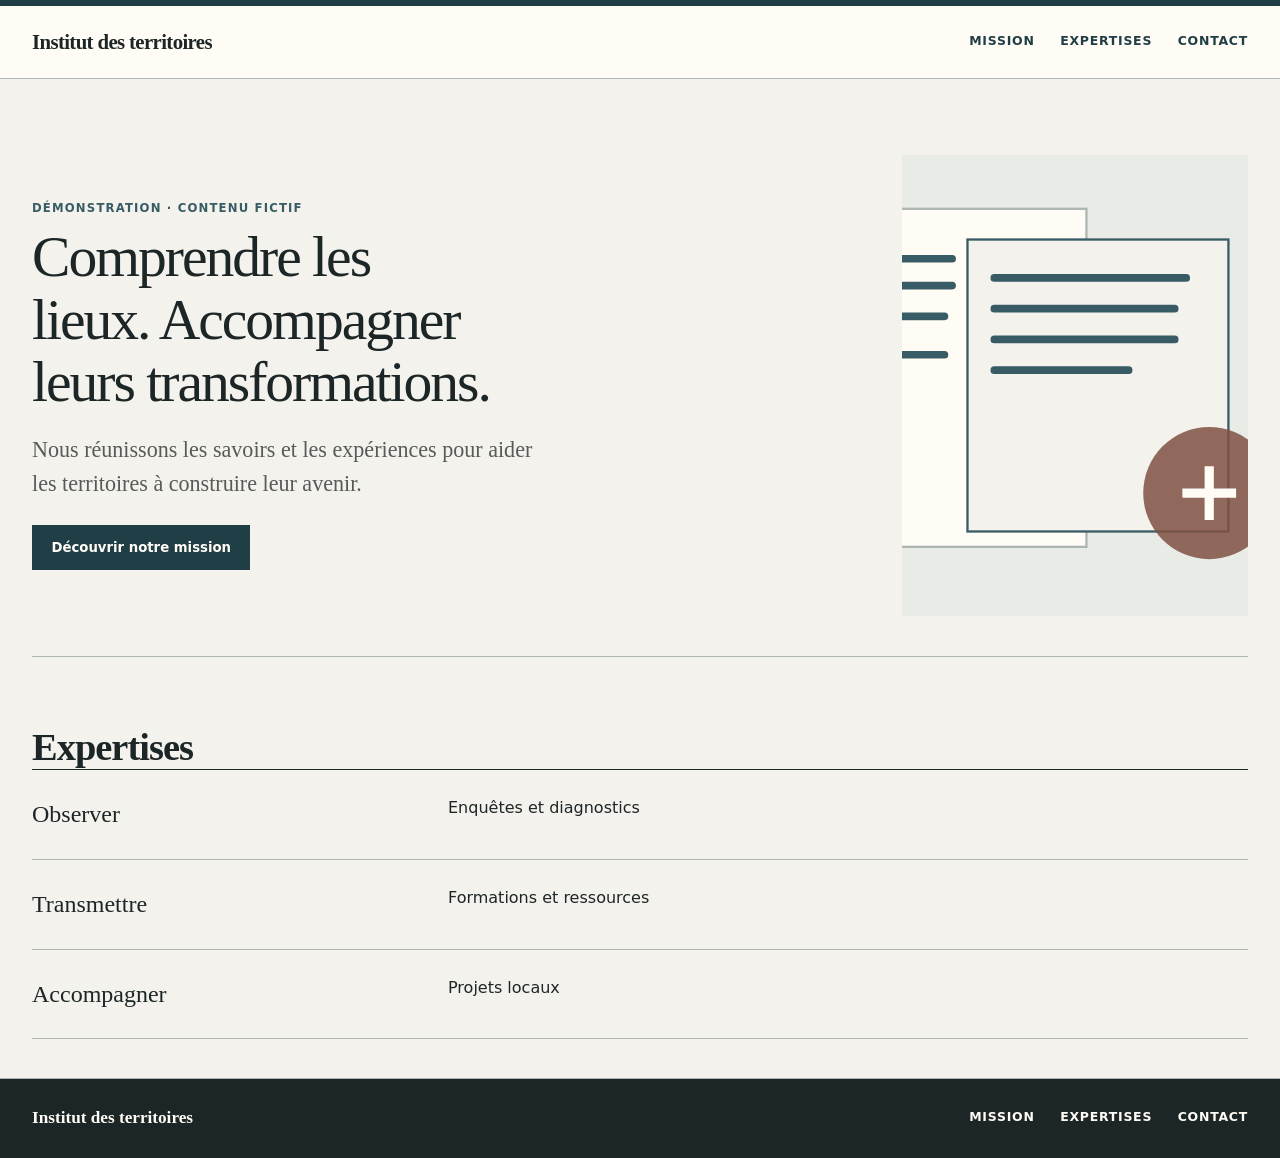
==== commit 2c0aa70e: "Give six themes distinct site compositions without default article feeds" ====
--- a/themes/editorial/preview/index.html
+++ b/themes/editorial/preview/index.html
@@ -1,32 +1 @@
-<!doctype html>
-<html lang="fr"><head>
-<meta charset="utf-8"><meta name="viewport" content="width=device-width,initial-scale=1">
-<title>Dendrila — Éditorial</title><meta name="description" content="Aperçu autonome du design kit Éditorial Dendrila.">
-<link rel="stylesheet" href="../theme.css"></head>
-<body data-dendrila-theme="editorial" data-dendrila-gallery="editorial" data-dendrila-illustration-frequency="none" data-dendrila-illustration-style="none">
-<a class="d-skip-link" href="#contenu">Aller au contenu</a>
-<header class="d-header"><div class="d-shell d-header__inner"><a class="d-brand" href="#contenu">Horizons</a>
-<nav class="d-nav" aria-label="Navigation principale"><a href="#contenu">À la une</a><a href="#articles">Articles</a><a href="#dossier">Dossiers</a><a href="#contact">Contact</a></nav></div></header>
-<main id="contenu">
-<section class="d-hero"><div class="d-shell d-hero__grid">
-<div class="d-hero__copy"><p class="d-eyebrow">Enquête · Société</p>
-<h1 class="d-title">Prendre le temps de comprendre</h1>
-<p class="d-lead">Une information accessible, des faits mis en perspective et des analyses qui laissent de la place aux nuances.</p>
-<div class="d-actions"><a class="d-button" href="#articles">Lire nos articles</a></div></div>
-<div class="d-hero__media"><figure class="d-media"><img class="d-media__image" src="sample-media.svg" alt="Illustration abstraite de documents et pages reliées par des lignes"></figure></div>
-</div></section>
-<section class="d-section" id="articles"><div class="d-shell">
-<div class="d-section__heading"><p class="d-eyebrow">À lire aussi</p><h2 class="d-heading">Dernières publications</h2></div>
-<div class="d-card-grid">
-<article class="d-card"><p class="d-eyebrow">Décryptage</p><h3 class="d-card__title"><a href="#dossier">Quand les chiffres racontent plusieurs histoires</a></h3><p>Replacer les données dans leur contexte change parfois la manière de comprendre un débat.</p></article>
-<article class="d-card"><p class="d-eyebrow">Entretien</p><h3 class="d-card__title"><a href="#dossier">Ce que l'on ne voit pas dans les résultats</a></h3><p>Un regard sur les méthodes, les sources et les limites de l'interprétation.</p></article>
-<article class="d-card"><p class="d-eyebrow">Analyse</p><h3 class="d-card__title"><a href="#dossier">Le temps long de l'information</a></h3><p>Une rubrique pour dépasser l'instantané et conserver un fil de lecture.</p></article>
-</div></div></section>
-<section class="d-section" id="dossier"><div class="d-shell d-prose">
-<div class="d-section__heading"><p class="d-eyebrow">Dossier de démonstration</p><h2 class="d-heading">Expliquer sans simplifier à outrance</h2></div>
-<p>Un texte de fond gagne à être lisible sans devenir simpliste. Les titres structurent le raisonnement, les paragraphes développent une idée, et les sources peuvent être consultées directement.</p>
-<p>Le design éditorial privilégie une colonne de lecture confortable, des séparations discrètes et des éléments secondaires clairement identifiables. La couleur d'accent est une valeur de secours que chaque site peut remplacer.</p>
-</div></section>
-<section class="d-cta-band" id="contact"><div class="d-shell d-cta-band__inner"><a class="d-button" href="#contenu">Revenir au sommaire</a></div></section>
-</main><footer class="d-footer"><div class="d-shell d-footer__grid"><strong>Horizons — démonstration</strong><span>Un thème éditorial réutilisable</span></div></footer>
-</body></html>
+<!doctype html><html lang="fr"><head><meta charset="utf-8"><meta name="viewport" content="width=device-width,initial-scale=1"><title>Institut des territoires — démonstration</title><link rel="stylesheet" href="../theme.css"><style>body{margin:0}.d-header__inner>*{min-width:0}.d-nav{flex-wrap:wrap}</style></head><body data-dendrila-theme="editorial"><a class="d-skip-link" href="#contenu">Aller au contenu</a><header class="d-header"><div class="d-shell d-header__inner"><a class="d-brand" href="#contenu">Institut des territoires</a><nav class="d-nav" aria-label="Navigation principale"><a href="#contenu">Mission</a><a href="#contenu">Expertises</a><a href="#contenu">Contact</a></nav></div></header><main id="contenu"><section class="d-hero"><div class="d-shell d-hero__grid"><div class="d-hero__copy"><p class="d-eyebrow">Démonstration · contenu fictif</p><h1 class="d-title">Comprendre les lieux. Accompagner leurs transformations.</h1><p class="d-lead">Nous réunissons les savoirs et les expériences pour aider les territoires à construire leur avenir.</p><div class="d-actions"><a class="d-button" href="#contenu">Découvrir notre mission</a></div></div><div class="d-hero__media"><div class="d-media" data-media-shape="none"><img class="d-media__image" src="sample-media.svg" alt="Composition abstraite de démonstration"></div></div></div></section><section class="d-section d-section--block-key_values"><div class="d-shell"><h2 class="d-heading">Expertises</h2><dl class="d-key-values"><div class="d-key-values__item"><dt>Observer</dt><dd>Enquêtes et diagnostics</dd></div><div class="d-key-values__item"><dt>Transmettre</dt><dd>Formations et ressources</dd></div><div class="d-key-values__item"><dt>Accompagner</dt><dd>Projets locaux</dd></div></dl></div></section></main><footer class="d-footer"><div class="d-shell d-footer__grid"><strong>Institut des territoires</strong><nav class="d-nav" aria-label="Navigation secondaire"><a href="#contenu">Mission</a><a href="#contenu">Expertises</a><a href="#contenu">Contact</a></nav></div></footer></body></html>
--- a/themes/editorial/theme.css
+++ b/themes/editorial/theme.css
@@ -101,3 +101,20 @@
 @media(prefers-reduced-motion:reduce){
  [data-dendrila-theme="editorial"] *,[data-dendrila-theme="editorial"] *::before,[data-dendrila-theme="editorial"] *::after{scroll-behavior:auto!important;animation:none!important;transition:none!important}
 }
+
+
+/* Institutional brochure: quiet masthead, narrow cover image and ruled expertise list. */
+[data-dendrila-theme="editorial"] .d-header{border-top:6px solid var(--dendrila-color-primary-strong)}
+[data-dendrila-theme="editorial"] .d-brand{font-size:1.3rem;max-width:21ch;display:flex;align-items:center;gap:.7rem}
+[data-dendrila-theme="editorial"] .d-brand__mark{font-size:2rem}
+[data-dendrila-theme="editorial"] .d-hero__grid{grid-template-columns:minmax(0,1.4fr) minmax(0,.6fr);border-top:0;align-items:center;padding-block:2.5rem;gap:4rem}
+[data-dendrila-theme="editorial"] .d-title{font-size:clamp(2.5rem,4.5vw,4.8rem);max-width:19ch;line-height:1.08;font-weight:400;letter-spacing:-.035em}
+[data-dendrila-theme="editorial"] .d-hero__media .d-media__image{aspect-ratio:3/4;object-fit:cover}
+[data-dendrila-theme="editorial"] .d-section--block-text>.d-shell{max-width:var(--dendrila-content-max,68rem);font-size:1.3rem;line-height:1.7}
+[data-dendrila-theme="editorial"] .d-key-values{margin:0;border-top:1px solid var(--dendrila-color-text)}
+[data-dendrila-theme="editorial"] .d-key-values__item{display:grid;grid-template-columns:1fr 2fr;padding:1.5rem 0}
+[data-dendrila-theme="editorial"] .d-key-values dt{font-size:1.5rem}
+[data-dendrila-theme="editorial"] .d-key-values dd{margin:0;font-family:system-ui,sans-serif;font-size:1rem}
+[data-dendrila-theme="editorial"] .d-stats{border-top:1px solid var(--dendrila-color-border)}
+[data-dendrila-theme="editorial"] .d-stat{padding:1.5rem 0;border:0}
+@media(max-width:52rem){[data-dendrila-theme="editorial"] .d-hero__grid{grid-template-columns:1fr;gap:2rem}[data-dendrila-theme="editorial"] .d-hero__media{max-width:24rem}[data-dendrila-theme="editorial"] .d-key-values__item{grid-template-columns:1fr;gap:.6rem}}
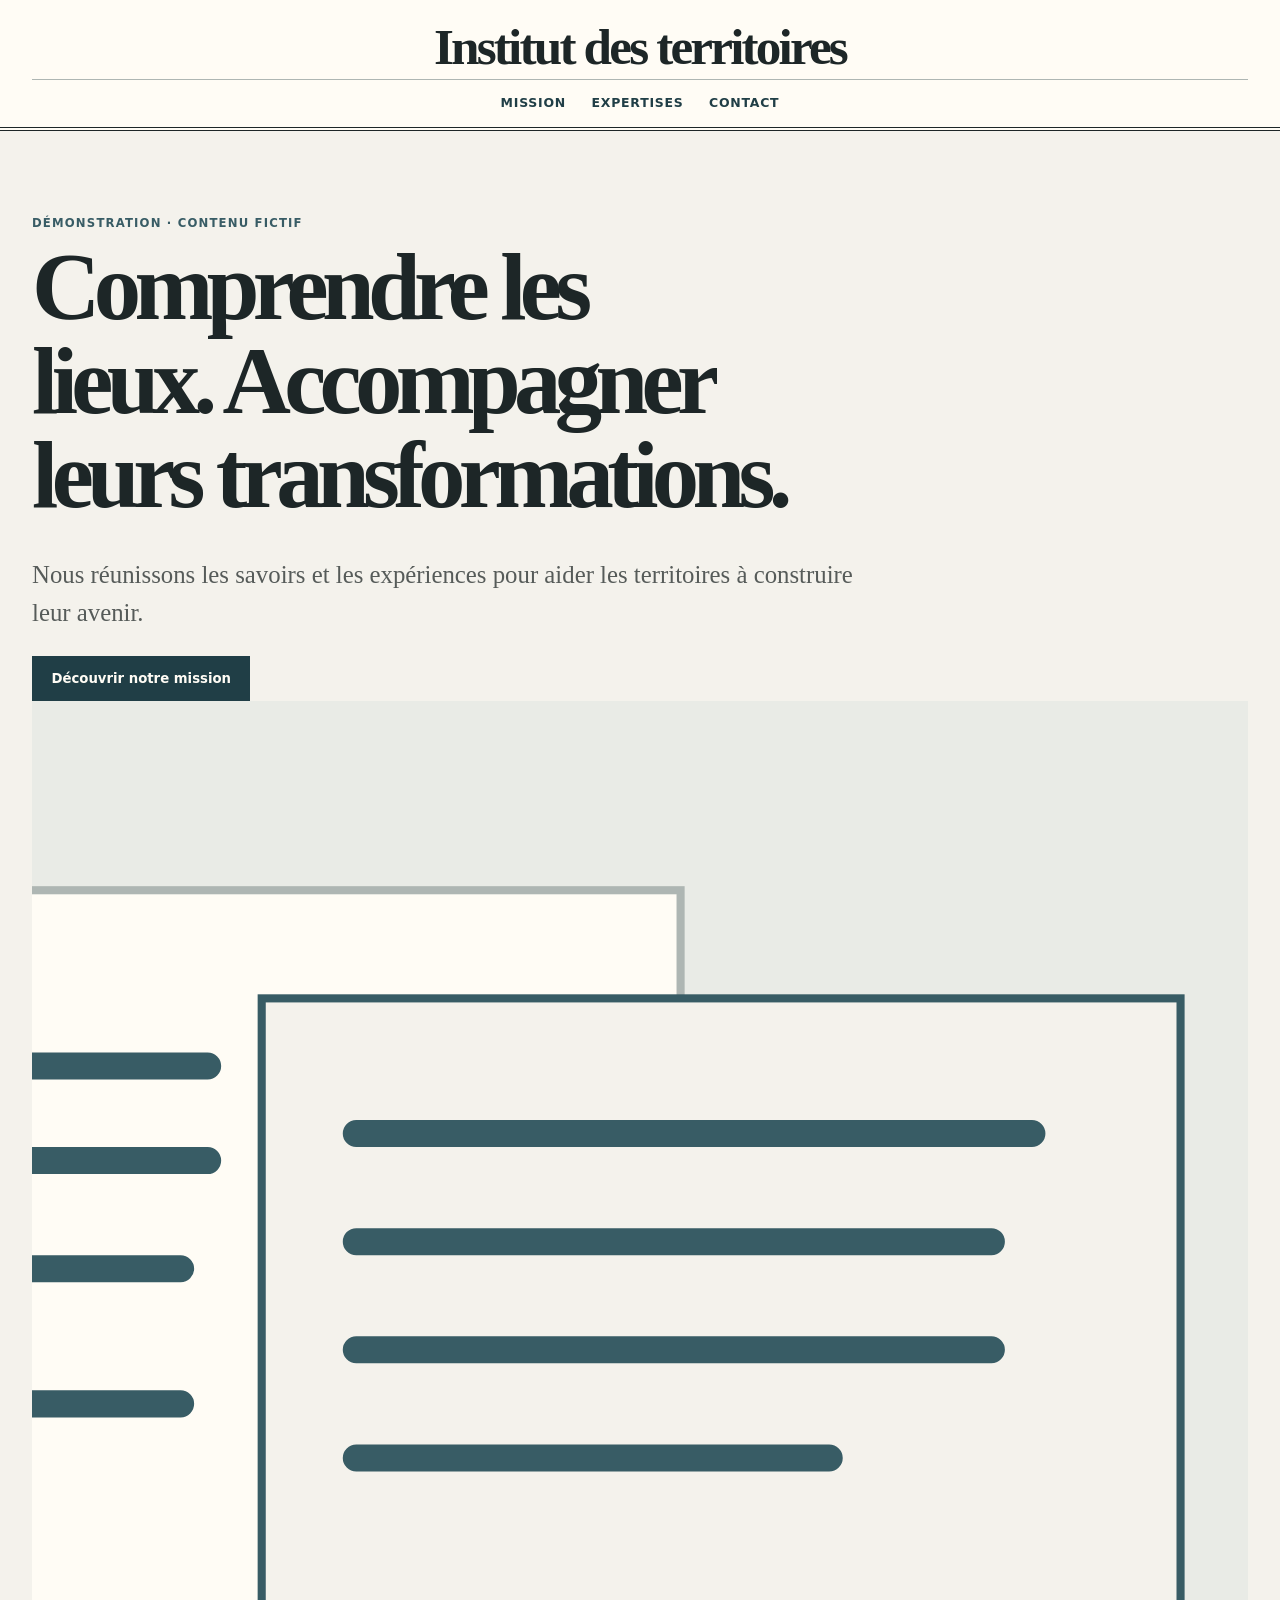
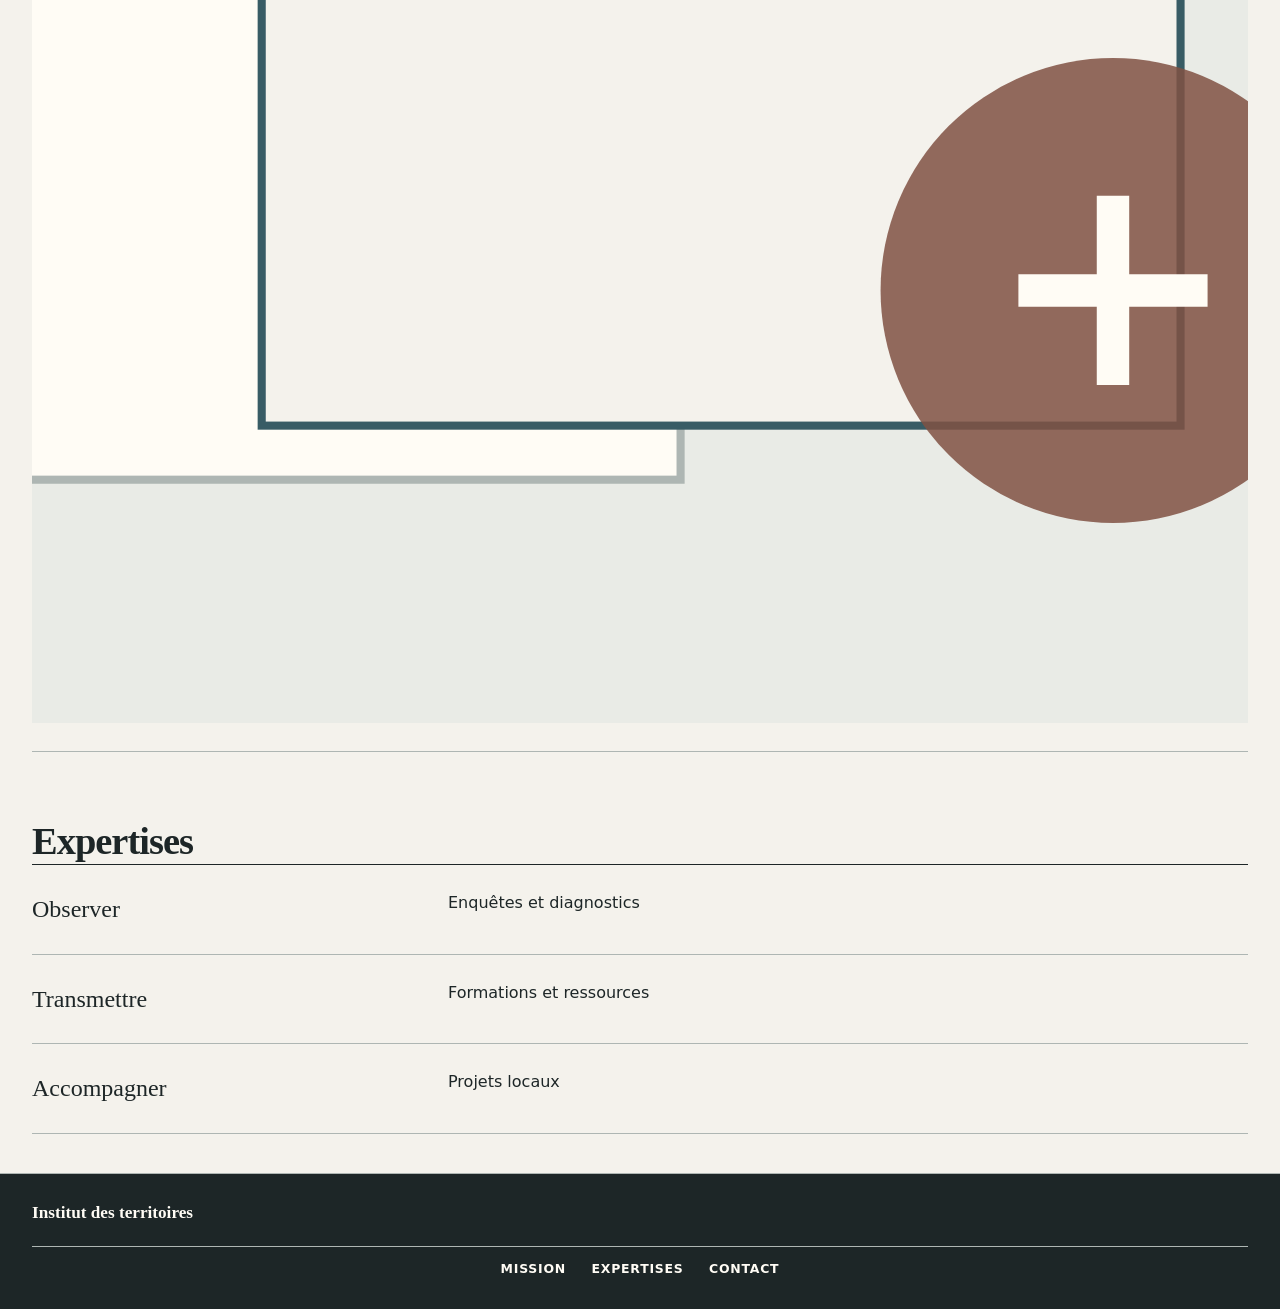
==== commit 6ef98ef8: "feat(kits): accessible responsive menus and six distinct mobile compositions [skip ci]" ====
--- a/themes/editorial/preview/index.html
+++ b/themes/editorial/preview/index.html
@@ -1 +1 @@
-<!doctype html><html lang="fr"><head><meta charset="utf-8"><meta name="viewport" content="width=device-width,initial-scale=1"><title>Institut des territoires — démonstration</title><link rel="stylesheet" href="../theme.css"><style>body{margin:0}.d-header__inner>*{min-width:0}.d-nav{flex-wrap:wrap}</style></head><body data-dendrila-theme="editorial"><a class="d-skip-link" href="#contenu">Aller au contenu</a><header class="d-header"><div class="d-shell d-header__inner"><a class="d-brand" href="#contenu">Institut des territoires</a><nav class="d-nav" aria-label="Navigation principale"><a href="#contenu">Mission</a><a href="#contenu">Expertises</a><a href="#contenu">Contact</a></nav></div></header><main id="contenu"><section class="d-hero"><div class="d-shell d-hero__grid"><div class="d-hero__copy"><p class="d-eyebrow">Démonstration · contenu fictif</p><h1 class="d-title">Comprendre les lieux. Accompagner leurs transformations.</h1><p class="d-lead">Nous réunissons les savoirs et les expériences pour aider les territoires à construire leur avenir.</p><div class="d-actions"><a class="d-button" href="#contenu">Découvrir notre mission</a></div></div><div class="d-hero__media"><div class="d-media" data-media-shape="none"><img class="d-media__image" src="sample-media.svg" alt="Composition abstraite de démonstration"></div></div></div></section><section class="d-section d-section--block-key_values"><div class="d-shell"><h2 class="d-heading">Expertises</h2><dl class="d-key-values"><div class="d-key-values__item"><dt>Observer</dt><dd>Enquêtes et diagnostics</dd></div><div class="d-key-values__item"><dt>Transmettre</dt><dd>Formations et ressources</dd></div><div class="d-key-values__item"><dt>Accompagner</dt><dd>Projets locaux</dd></div></dl></div></section></main><footer class="d-footer"><div class="d-shell d-footer__grid"><strong>Institut des territoires</strong><nav class="d-nav" aria-label="Navigation secondaire"><a href="#contenu">Mission</a><a href="#contenu">Expertises</a><a href="#contenu">Contact</a></nav></div></footer></body></html>
+<!doctype html><html lang="fr"><head><meta charset="utf-8"><meta name="viewport" content="width=device-width,initial-scale=1"><title>Institut des territoires — démonstration</title><link rel="stylesheet" href="../theme.css"><style>body{margin:0}.d-header__inner>*{min-width:0}.d-nav{flex-wrap:wrap}</style></head><body data-dendrila-theme="editorial"><a class="d-skip-link" href="#contenu">Aller au contenu</a><header class="d-header"><div class="d-shell d-header__inner"><a class="d-brand" href="#contenu">Institut des territoires</a><nav class="d-nav" aria-label="Navigation principale"><a href="#contenu">Mission</a><a href="#contenu">Expertises</a><a href="#contenu">Contact</a></nav><details class="d-mobile-menu"><summary aria-label="Ouvrir le menu de navigation"><span class="d-mobile-menu__label">Menu</span><span class="d-mobile-menu__icon" aria-hidden="true"><i></i><i></i><i></i></span></summary><div class="d-mobile-menu__panel"><nav class="d-nav" aria-label="Navigation principale"><a href="#contenu">Mission</a><a href="#contenu">Expertises</a><a href="#contenu">Contact</a></nav></div></details></div></header><main id="contenu"><section class="d-hero"><div class="d-shell d-hero__grid"><div class="d-hero__copy"><p class="d-eyebrow">Démonstration · contenu fictif</p><h1 class="d-title">Comprendre les lieux. Accompagner leurs transformations.</h1><p class="d-lead">Nous réunissons les savoirs et les expériences pour aider les territoires à construire leur avenir.</p><div class="d-actions"><a class="d-button" href="#contenu">Découvrir notre mission</a></div></div><div class="d-hero__media"><div class="d-media" data-media-shape="none"><img class="d-media__image" src="sample-media.svg" alt="Composition abstraite de démonstration"></div></div></div></section><section class="d-section d-section--block-key_values"><div class="d-shell"><h2 class="d-heading">Expertises</h2><dl class="d-key-values"><div class="d-key-values__item"><dt>Observer</dt><dd>Enquêtes et diagnostics</dd></div><div class="d-key-values__item"><dt>Transmettre</dt><dd>Formations et ressources</dd></div><div class="d-key-values__item"><dt>Accompagner</dt><dd>Projets locaux</dd></div></dl></div></section></main><footer class="d-footer"><div class="d-shell d-footer__grid"><strong>Institut des territoires</strong><nav class="d-nav" aria-label="Navigation secondaire"><a href="#contenu">Mission</a><a href="#contenu">Expertises</a><a href="#contenu">Contact</a></nav></div></footer></body></html>
--- a/themes/editorial/theme.css
+++ b/themes/editorial/theme.css
@@ -118,3 +118,213 @@
 [data-dendrila-theme="editorial"] .d-stats{border-top:1px solid var(--dendrila-color-border)}
 [data-dendrila-theme="editorial"] .d-stat{padding:1.5rem 0;border:0}
 @media(max-width:52rem){[data-dendrila-theme="editorial"] .d-hero__grid{grid-template-columns:1fr;gap:2rem}[data-dendrila-theme="editorial"] .d-hero__media{max-width:24rem}[data-dendrila-theme="editorial"] .d-key-values__item{grid-template-columns:1fr;gap:.6rem}}
+
+
+/* V2 — genuine broadsheet: no corporate brochure treatment. */
+[data-dendrila-theme="editorial"] .d-header{border-top:0;border-bottom:4px double var(--dendrila-color-text)}
+[data-dendrila-theme="editorial"] .d-header__inner{flex-direction:column;justify-content:center;align-items:center;gap:.45rem;padding:1.3rem 0 .6rem}
+[data-dendrila-theme="editorial"] .d-brand{font:700 clamp(1.8rem,4vw,3.2rem)/1 Georgia,serif;letter-spacing:-.055em;max-width:none}
+[data-dendrila-theme="editorial"] .d-nav{border-top:1px solid var(--dendrila-color-border);width:100%;justify-content:center;padding-top:.5rem}
+[data-dendrila-theme="editorial"] .d-hero__grid{display:grid;grid-template-columns:1fr;border-top:0;gap:0;padding-block:3rem 1.75rem;min-height:0}
+[data-dendrila-theme="editorial"] .d-title{max-width:19ch;font:700 clamp(2.7rem,7.4vw,7.3rem)/.99 Georgia,serif;letter-spacing:-.07em}
+[data-dendrila-theme="editorial"] .d-hero__copy{max-width:80rem}
+[data-dendrila-theme="editorial"] .d-hero__copy .d-lead{max-width:52rem;font-size:clamp(1.13rem,2.2vw,1.55rem)}
+[data-dendrila-theme="editorial"] .d-section--block-cards .d-card-grid{grid-template-columns:minmax(0,1.6fr) repeat(2,minmax(0,1fr));border-top:5px solid var(--dendrila-color-text);gap:0}
+[data-dendrila-theme="editorial"] .d-section--block-cards .d-card{background:transparent!important;border-radius:0;min-height:0;padding:1.7rem 1.4rem;box-shadow:none}
+[data-dendrila-theme="editorial"] .d-section--block-cards .d-card:first-child{grid-row:span 2;border-right:2px solid var(--dendrila-color-text);padding-left:0}
+[data-dendrila-theme="editorial"] .d-section--block-cards .d-card:first-child .d-card__title{font-size:clamp(1.9rem,3vw,3.2rem)}
+[data-dendrila-theme="editorial"] .d-section--block-cards .d-card p{max-width:36ch}
+[data-dendrila-theme="editorial"] .d-section--block-text>.d-shell{max-width:var(--dendrila-text-max,44rem);margin-left:clamp(1rem,18vw,20rem);font-size:1.15rem;line-height:1.75}
+[data-dendrila-theme="editorial"] .d-section--block-steps .d-steps{display:grid;grid-template-columns:repeat(2,1fr);gap:2rem}
+[data-dendrila-theme="editorial"] .d-section--block-steps .d-step{border-top:3px solid var(--dendrila-color-text)}
+[data-dendrila-theme="editorial"] .d-section--block-pricing .d-pricing__card{border-radius:0}
+@media(max-width:48rem){
+ [data-dendrila-theme="editorial"] .d-section--block-cards .d-card-grid{grid-template-columns:1fr 1fr}
+ [data-dendrila-theme="editorial"] .d-section--block-cards .d-card:first-child{grid-row:auto;grid-column:1/-1;border-right:0;border-bottom:2px solid var(--dendrila-color-text)}
+ [data-dendrila-theme="editorial"] .d-section--block-text>.d-shell{margin-inline:auto}
+}
+@media(max-width:36rem){
+ [data-dendrila-theme="editorial"] .d-title{font-size:clamp(2.3rem,11vw,4rem)}
+ [data-dendrila-theme="editorial"] .d-section--block-cards .d-card-grid,[data-dendrila-theme="editorial"] .d-section--block-steps .d-steps{grid-template-columns:1fr}
+ [data-dendrila-theme="editorial"] .d-section--block-cards .d-card:first-child{grid-column:auto}
+}
+
+
+/* All links: no underline; preserve visible keyboard focus and hover contrast. */
+body[data-dendrila-theme="editorial"] a,
+body[data-dendrila-theme="editorial"] a:hover,
+body[data-dendrila-theme="editorial"] a:focus,
+body[data-dendrila-theme="editorial"] a:active {
+    text-decoration: none !important;
+    text-decoration-line: none !important;
+}
+body[data-dendrila-theme="editorial"] .d-nav a {
+    border-bottom: 0 !important;
+}
+body[data-dendrila-theme="editorial"] .d-nav a::after {
+    display: none !important;
+}
+body[data-dendrila-theme="editorial"] a:focus-visible {
+    outline: 3px solid currentColor;
+    outline-offset: 4px;
+}
+
+
+/* V3 responsive contract (shared, independently bundled with every kit).
+   Native details/summary menu works with no JS and no overlapping link rows. */
+.d-mobile-menu{display:none}
+@media(max-width:64rem){
+ body[data-dendrila-theme] .d-header{z-index:90}
+ body[data-dendrila-theme] .d-header__inner{
+  position:relative;display:flex!important;flex-direction:row!important;
+  flex-wrap:nowrap!important;justify-content:space-between!important;
+  align-items:center!important;gap:.75rem!important;min-height:4.2rem!important;
+  padding-block:.55rem!important
+ }
+ body[data-dendrila-theme] .d-brand{
+  display:inline-flex!important;align-items:center;flex:0 1 auto;min-width:0;
+  max-width:calc(100% - 7rem);margin:0!important
+ }
+ body[data-dendrila-theme] .d-brand span{overflow-wrap:anywhere}
+ body[data-dendrila-theme] .d-header__inner>.d-nav{display:none!important}
+ body[data-dendrila-theme] .d-mobile-menu{display:block;flex:0 0 auto;margin:0}
+ body[data-dendrila-theme] .d-mobile-menu summary{
+  list-style:none;cursor:pointer;display:flex;align-items:center;justify-content:center;
+  gap:.65rem;min-width:5.75rem;min-height:2.75rem;padding:.45rem .7rem;
+  font:700 .9rem/1.2 system-ui,sans-serif;letter-spacing:.015em;
+  background:var(--dendrila-color-surface,#fff);
+  color:var(--dendrila-color-text,#202020);
+  border:2px solid currentColor;border-radius:var(--dendrila-radius,.35rem);
+  touch-action:manipulation
+ }
+ body[data-dendrila-theme] .d-mobile-menu summary::-webkit-details-marker{display:none}
+ body[data-dendrila-theme] .d-mobile-menu summary::marker{content:""}
+ body[data-dendrila-theme] .d-mobile-menu__icon{display:grid;gap:3px;width:19px;flex:none}
+ body[data-dendrila-theme] .d-mobile-menu__icon i{
+  display:block;width:100%;height:2px;background:currentColor;border-radius:2px
+ }
+ body[data-dendrila-theme] .d-mobile-menu[open] .d-mobile-menu__icon i:nth-child(2){opacity:0}
+ body[data-dendrila-theme] .d-mobile-menu__panel{
+  position:absolute;top:calc(100% - 1px);right:0;z-index:95;
+  width:min(27rem,calc(100vw - 2rem));max-height:min(70dvh,31rem);
+  overflow-y:auto;overscroll-behavior:contain;box-sizing:border-box;
+  padding:.65rem;background:var(--dendrila-color-bg,#fff);
+  color:var(--dendrila-color-text,#202020);
+  border:2px solid var(--dendrila-color-text,#202020);
+  box-shadow:0 1rem 1.8rem rgba(0,0,0,.13)
+ }
+ body[data-dendrila-theme] .d-mobile-menu__panel .d-nav{
+  display:flex!important;flex-direction:column!important;align-items:stretch!important;
+  flex-wrap:nowrap!important;gap:0!important;overflow:visible!important;
+  width:100%!important;padding:0!important;border:0!important;
+  margin:0!important;transform:none!important
+ }
+ body[data-dendrila-theme] .d-mobile-menu__panel .d-nav a{
+  display:flex!important;align-items:center!important;justify-content:flex-start!important;
+  width:100%!important;box-sizing:border-box!important;min-width:0!important;
+  min-height:2.8rem!important;white-space:normal!important;overflow-wrap:anywhere;
+  padding:.7rem .9rem!important;margin:0!important;transform:none!important;
+  border-radius:0!important;border:0!important;text-decoration:none!important;
+  background:transparent!important;color:inherit!important;
+  font:700 1rem/1.35 system-ui,sans-serif!important;
+  letter-spacing:normal!important;text-transform:none!important
+ }
+ body[data-dendrila-theme] .d-mobile-menu__panel .d-nav a+a{
+  border-top:1px solid var(--dendrila-color-border,#ddd)!important
+ }
+ body[data-dendrila-theme] .d-mobile-menu__panel .d-nav a:hover,
+ body[data-dendrila-theme] .d-mobile-menu__panel .d-nav a:focus-visible{
+  background:var(--dendrila-color-accent-soft,#eee)!important;
+  color:var(--dendrila-color-text,#202020)!important
+ }
+ body[data-dendrila-theme] .d-mobile-menu summary:focus-visible,
+ body[data-dendrila-theme] .d-mobile-menu__panel a:focus-visible{
+  outline:3px solid currentColor!important;outline-offset:2px!important
+ }
+ body[data-dendrila-theme] .d-main-content,
+ body[data-dendrila-theme] .d-hero__grid,
+ body[data-dendrila-theme] .d-section>.d-shell{min-width:0}
+ body[data-dendrila-theme] .d-hero__copy,
+ body[data-dendrila-theme] .d-hero__media,
+ body[data-dendrila-theme] .d-hero__art,
+ body[data-dendrila-theme] .d-gallery__item,
+ body[data-dendrila-theme] .d-card{min-width:0;max-width:100%}
+ body[data-dendrila-theme] .d-card__title,
+ body[data-dendrila-theme] .d-heading,
+ body[data-dendrila-theme] .d-title{overflow-wrap:break-word}
+ body[data-dendrila-theme] .d-pricing,
+ body[data-dendrila-theme] .d-steps{min-width:0}
+}
+@media(max-width:42rem){
+ body[data-dendrila-theme] .d-shell{width:min(calc(100% - 1.5rem),var(--dendrila-content-max,68rem))}
+ body[data-dendrila-theme] .d-section{padding-block:clamp(2rem,7vw,3.25rem)}
+ body[data-dendrila-theme] .d-lead{font-size:clamp(1rem,4vw,1.2rem);line-height:1.55}
+ body[data-dendrila-theme] .d-footer__grid{display:grid;grid-template-columns:minmax(0,1fr);gap:1.5rem}
+ body[data-dendrila-theme] .d-pricing{grid-template-columns:minmax(0,1fr)}
+ body[data-dendrila-theme] .d-pricing__card{min-width:0}
+ body[data-dendrila-theme] .d-steps{gap:.6rem}
+ body[data-dendrila-theme] .d-step{grid-template-columns:auto minmax(0,1fr);gap:.7rem}
+ body[data-dendrila-theme] .d-step__number{width:2.15rem;height:2.15rem;font-size:.9rem}
+ body[data-dendrila-theme] .d-mobile-menu__panel{right:0;width:min(24rem,calc(100vw - 1.5rem))}
+}
+@media(max-width:23rem){
+ body[data-dendrila-theme] .d-brand{font-size:1rem;max-width:calc(100% - 5.5rem)}
+ body[data-dendrila-theme] .d-mobile-menu__label{font-size:.82rem}
+ body[data-dendrila-theme] .d-mobile-menu summary{min-width:4.7rem;gap:.35rem;padding:.4rem}
+ body[data-dendrila-theme] .d-title{font-size:clamp(2.2rem,11vw,3.4rem)}
+}
+@media(prefers-reduced-motion:reduce){
+ body[data-dendrila-theme] .d-mobile-menu *,
+ body[data-dendrila-theme] .d-mobile-menu *::before,
+ body[data-dendrila-theme] .d-mobile-menu *::after{
+  animation-duration:.01ms!important;transition-duration:.01ms!important
+ }
+}
+
+
+/* Newspaper masthead stays readable on tiny screens: one-story column below 42rem. */
+@media(max-width:60rem){
+ body[data-dendrila-theme="editorial"] .d-header__inner{min-height:4rem!important}
+ body[data-dendrila-theme="editorial"] .d-brand{
+  max-width:calc(100% - 7rem);font-size:clamp(1.25rem,3vw,2rem)
+ }
+ body[data-dendrila-theme="editorial"] .d-hero__grid{
+  padding-block:clamp(2rem,4vw,3.5rem);min-height:0
+ }
+ body[data-dendrila-theme="editorial"] .d-title{
+  font-size:clamp(2.8rem,8vw,5.2rem);max-width:22ch
+ }
+ body[data-dendrila-theme="editorial"] .d-section--block-cards .d-card-grid{
+  grid-template-columns:minmax(0,1.3fr) minmax(0,1fr)
+ }
+ body[data-dendrila-theme="editorial"] .d-section--block-cards .d-card:first-child{
+  grid-row:span 2;grid-column:auto
+ }
+ body[data-dendrila-theme="editorial"] .d-section--block-text>.d-shell{
+  margin-inline:auto;max-width:46rem
+ }
+}
+@media(max-width:42rem){
+ body[data-dendrila-theme="editorial"] .d-header__inner{padding-block:.5rem!important}
+ body[data-dendrila-theme="editorial"] .d-brand{font-size:clamp(1.1rem,5vw,1.55rem)}
+ body[data-dendrila-theme="editorial"] .d-title{
+  font-size:clamp(2.3rem,10vw,3.8rem);letter-spacing:-.05em
+ }
+ body[data-dendrila-theme="editorial"] .d-section--block-cards .d-card-grid{
+  grid-template-columns:minmax(0,1fr);gap:0
+ }
+ body[data-dendrila-theme="editorial"] .d-section--block-cards .d-card,
+ body[data-dendrila-theme="editorial"] .d-section--block-cards .d-card:first-child{
+  grid-column:1;grid-row:auto;border-right:0;min-height:0;
+  padding:1.3rem 0;border-bottom:1px solid var(--dendrila-color-border)
+ }
+ body[data-dendrila-theme="editorial"] .d-section--block-cards .d-card:first-child{
+  border-bottom:3px solid var(--dendrila-color-text)
+ }
+ body[data-dendrila-theme="editorial"] .d-section--block-steps .d-steps{
+  grid-template-columns:minmax(0,1fr)
+ }
+ body[data-dendrila-theme="editorial"] .d-section--block-text>.d-shell{
+  max-width:100%;margin-inline:auto
+ }
+}
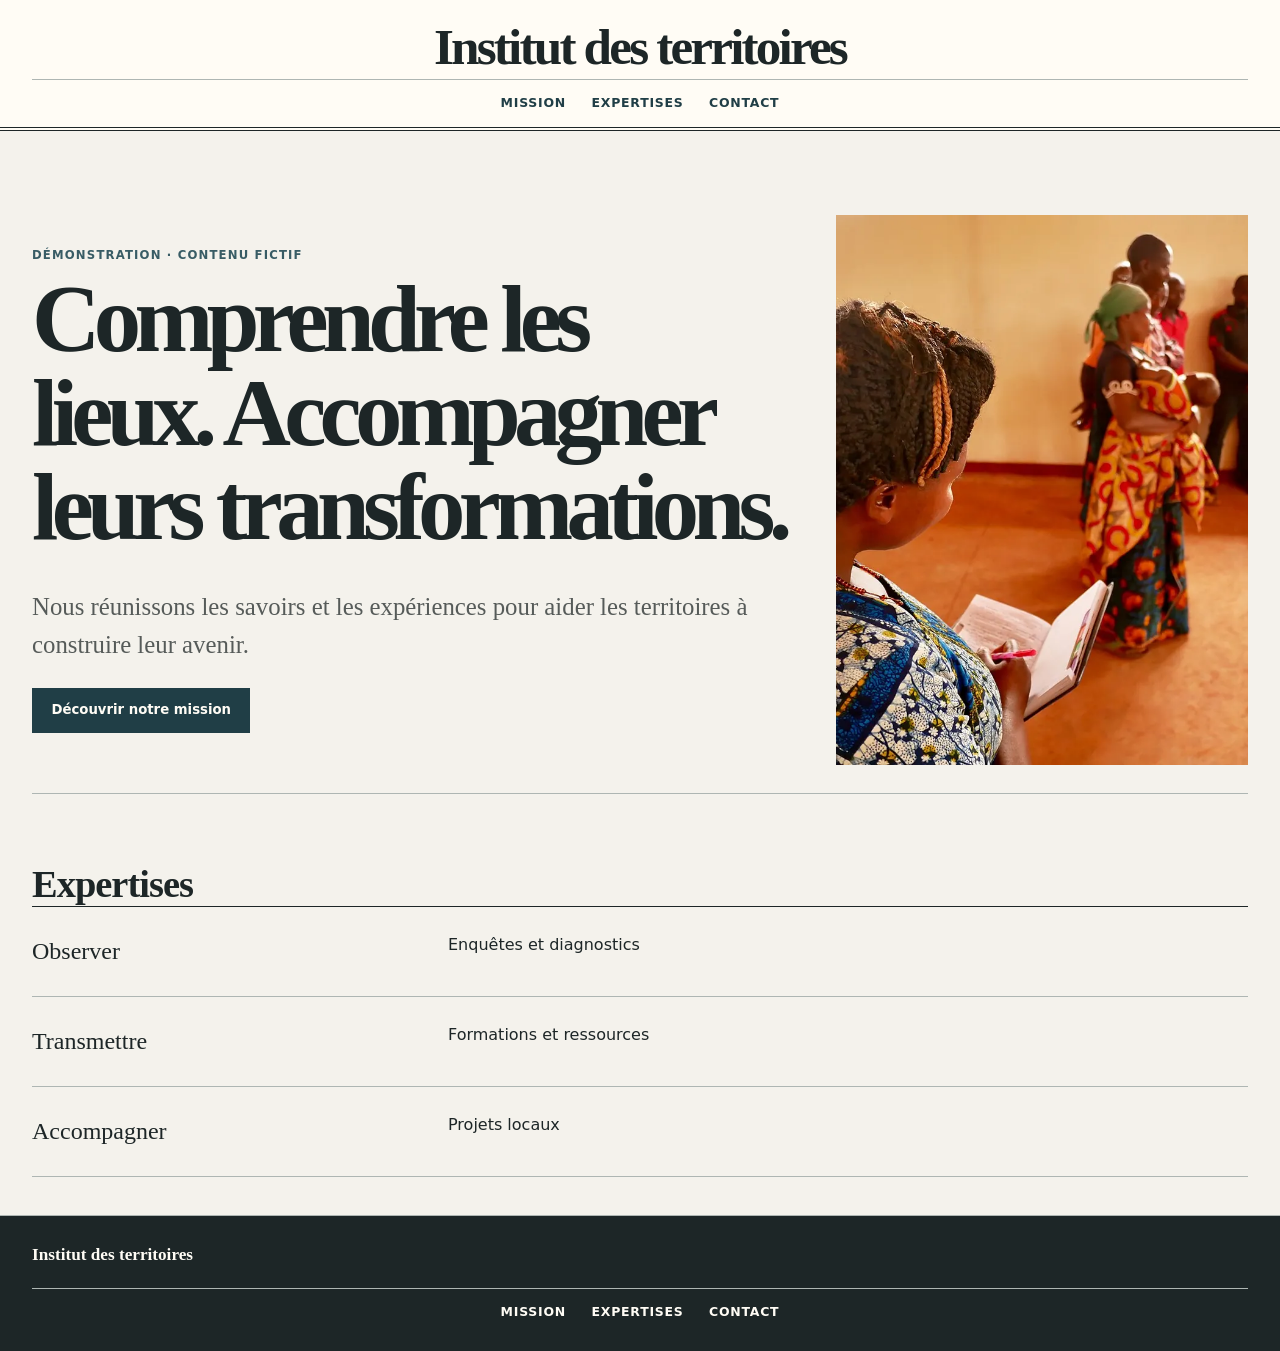
==== commit 51a6b9c1: "feat(kits): licensed photo-led layouts and varied landing section compositions [skip ci]" ====
--- a/themes/editorial/preview/index.html
+++ b/themes/editorial/preview/index.html
@@ -1 +1 @@
-<!doctype html><html lang="fr"><head><meta charset="utf-8"><meta name="viewport" content="width=device-width,initial-scale=1"><title>Institut des territoires — démonstration</title><link rel="stylesheet" href="../theme.css"><style>body{margin:0}.d-header__inner>*{min-width:0}.d-nav{flex-wrap:wrap}</style></head><body data-dendrila-theme="editorial"><a class="d-skip-link" href="#contenu">Aller au contenu</a><header class="d-header"><div class="d-shell d-header__inner"><a class="d-brand" href="#contenu">Institut des territoires</a><nav class="d-nav" aria-label="Navigation principale"><a href="#contenu">Mission</a><a href="#contenu">Expertises</a><a href="#contenu">Contact</a></nav><details class="d-mobile-menu"><summary aria-label="Ouvrir le menu de navigation"><span class="d-mobile-menu__label">Menu</span><span class="d-mobile-menu__icon" aria-hidden="true"><i></i><i></i><i></i></span></summary><div class="d-mobile-menu__panel"><nav class="d-nav" aria-label="Navigation principale"><a href="#contenu">Mission</a><a href="#contenu">Expertises</a><a href="#contenu">Contact</a></nav></div></details></div></header><main id="contenu"><section class="d-hero"><div class="d-shell d-hero__grid"><div class="d-hero__copy"><p class="d-eyebrow">Démonstration · contenu fictif</p><h1 class="d-title">Comprendre les lieux. Accompagner leurs transformations.</h1><p class="d-lead">Nous réunissons les savoirs et les expériences pour aider les territoires à construire leur avenir.</p><div class="d-actions"><a class="d-button" href="#contenu">Découvrir notre mission</a></div></div><div class="d-hero__media"><div class="d-media" data-media-shape="none"><img class="d-media__image" src="sample-media.svg" alt="Composition abstraite de démonstration"></div></div></div></section><section class="d-section d-section--block-key_values"><div class="d-shell"><h2 class="d-heading">Expertises</h2><dl class="d-key-values"><div class="d-key-values__item"><dt>Observer</dt><dd>Enquêtes et diagnostics</dd></div><div class="d-key-values__item"><dt>Transmettre</dt><dd>Formations et ressources</dd></div><div class="d-key-values__item"><dt>Accompagner</dt><dd>Projets locaux</dd></div></dl></div></section></main><footer class="d-footer"><div class="d-shell d-footer__grid"><strong>Institut des territoires</strong><nav class="d-nav" aria-label="Navigation secondaire"><a href="#contenu">Mission</a><a href="#contenu">Expertises</a><a href="#contenu">Contact</a></nav></div></footer></body></html>
+<!doctype html><html lang="fr"><head><meta charset="utf-8"><meta name="viewport" content="width=device-width,initial-scale=1"><title>Institut des territoires — démonstration</title><link rel="stylesheet" href="../theme.css"><style>body{margin:0}.d-header__inner>*{min-width:0}.d-nav{flex-wrap:wrap}</style></head><body data-dendrila-theme="editorial"><a class="d-skip-link" href="#contenu">Aller au contenu</a><header class="d-header"><div class="d-shell d-header__inner"><a class="d-brand" href="#contenu">Institut des territoires</a><nav class="d-nav" aria-label="Navigation principale"><a href="#contenu">Mission</a><a href="#contenu">Expertises</a><a href="#contenu">Contact</a></nav><details class="d-mobile-menu"><summary aria-label="Ouvrir le menu de navigation"><span class="d-mobile-menu__label">Menu</span><span class="d-mobile-menu__icon" aria-hidden="true"><i></i><i></i><i></i></span></summary><div class="d-mobile-menu__panel"><nav class="d-nav" aria-label="Navigation principale"><a href="#contenu">Mission</a><a href="#contenu">Expertises</a><a href="#contenu">Contact</a></nav></div></details></div></header><main id="contenu"><section class="d-hero"><div class="d-shell d-hero__grid"><div class="d-hero__copy"><p class="d-eyebrow">Démonstration · contenu fictif</p><h1 class="d-title">Comprendre les lieux. Accompagner leurs transformations.</h1><p class="d-lead">Nous réunissons les savoirs et les expériences pour aider les territoires à construire leur avenir.</p><div class="d-actions"><a class="d-button" href="#contenu">Découvrir notre mission</a></div></div><div class="d-hero__media"><div class="d-media" data-media-shape="none"><img class="d-media__image" src="../assets/workshop.webp" alt="Composition abstraite de démonstration"></div></div></div></section><section class="d-section d-section--block-key_values"><div class="d-shell"><h2 class="d-heading">Expertises</h2><dl class="d-key-values"><div class="d-key-values__item"><dt>Observer</dt><dd>Enquêtes et diagnostics</dd></div><div class="d-key-values__item"><dt>Transmettre</dt><dd>Formations et ressources</dd></div><div class="d-key-values__item"><dt>Accompagner</dt><dd>Projets locaux</dd></div></dl></div></section></main><footer class="d-footer"><div class="d-shell d-footer__grid"><strong>Institut des territoires</strong><nav class="d-nav" aria-label="Navigation secondaire"><a href="#contenu">Mission</a><a href="#contenu">Expertises</a><a href="#contenu">Contact</a></nav></div></footer></body></html>
--- a/themes/editorial/theme.css
+++ b/themes/editorial/theme.css
@@ -328,3 +328,79 @@
   max-width:100%;margin-inline:auto
  }
 }
+
+
+/* V4 theme-owned homepage composition: editable independent sections, not blog rows. */
+body[data-dendrila-theme] .d-home-composition{
+ display:grid;grid-template-columns:repeat(12,minmax(0,1fr));
+ align-items:stretch;gap:clamp(.8rem,2vw,2rem);
+ width:min(calc(100% - 3rem),var(--dendrila-content-max,80rem));
+ margin:clamp(1.5rem,4vw,4rem) auto;
+}
+body[data-dendrila-theme] .d-home-tile{min-width:0;max-width:100%}
+body[data-dendrila-theme] .d-home-tile>.d-section{padding:0;height:100%}
+body[data-dendrila-theme] .d-home-tile>.d-section>.d-shell{width:100%;max-width:none}
+body[data-dendrila-theme] .d-home-tile .d-section__heading{margin-bottom:1.15rem}
+body[data-dendrila-theme] .d-home-tile .d-heading{font-size:clamp(1.18rem,2.3vw,1.95rem)}
+body[data-dendrila-theme] .d-home-tile .d-gallery:empty{min-height:15rem}
+@media(max-width:46rem){
+ body[data-dendrila-theme] .d-home-composition{
+  width:min(calc(100% - 1.5rem),var(--dendrila-content-max,80rem));
+  grid-template-columns:minmax(0,1fr);gap:1.2rem
+ }
+ body[data-dendrila-theme] .d-home-tile{
+  grid-column:1/-1!important;grid-row:auto!important
+ }
+ body[data-dendrila-theme] .d-home-tile>.d-section{padding:1rem 0}
+}
+
+
+body[data-dendrila-theme="editorial"] .d-hero__grid{
+ display:grid;grid-template-columns:minmax(0,1.3fr) minmax(0,.7fr);
+ align-items:center;gap:clamp(1.2rem,3vw,3rem)
+}
+body[data-dendrila-theme="editorial"] .d-hero__art{
+ min-height:19rem;align-self:stretch;border:1px solid var(--dendrila-color-border);
+ display:block
+}
+body[data-dendrila-theme="editorial"] .d-hero__art img{
+ display:block;width:100%;height:100%;object-fit:cover;filter:grayscale(1) contrast(1.04)
+}
+body[data-dendrila-theme="editorial"] .d-home-composition{
+ border-top:5px solid var(--dendrila-color-text);gap:clamp(1.2rem,3vw,3rem);
+ padding-top:1rem
+}
+body[data-dendrila-theme="editorial"] .d-home-tile:first-child{grid-column:span 8}
+body[data-dendrila-theme="editorial"] .d-home-tile:nth-child(2){
+ grid-column:span 4;border-left:2px solid var(--dendrila-color-text);
+ padding-left:clamp(1rem,2vw,1.5rem)
+}
+body[data-dendrila-theme="editorial"] .d-home-tile .d-heading{
+ font:700 .83rem/1.4 system-ui,sans-serif;letter-spacing:.13em;text-transform:uppercase
+}
+body[data-dendrila-theme="editorial"] .d-home-tile .d-card-grid{
+ display:grid;grid-template-columns:repeat(2,minmax(0,1fr));gap:0;border:0
+}
+body[data-dendrila-theme="editorial"] .d-home-tile .d-card:first-child{
+ grid-column:1/-1;grid-row:auto;min-height:0;border:0;border-bottom:2px solid var(--dendrila-color-text)
+}
+body[data-dendrila-theme="editorial"] .d-home-tile .d-card{
+ grid-column:auto;grid-row:auto;min-height:0;padding:1rem;border-bottom:1px solid var(--dendrila-color-border)
+}
+body[data-dendrila-theme="editorial"] .d-home-tile .d-key-values{
+ display:grid;grid-template-columns:1fr;gap:.5rem
+}
+@media(max-width:60rem){
+ body[data-dendrila-theme="editorial"] .d-hero__grid{grid-template-columns:1fr}
+ body[data-dendrila-theme="editorial"] .d-hero__art{min-height:15rem;max-height:20rem}
+ body[data-dendrila-theme="editorial"] .d-home-tile:first-child{grid-column:span 7}
+ body[data-dendrila-theme="editorial"] .d-home-tile:nth-child(2){grid-column:span 5}
+}
+@media(max-width:46rem){
+ body[data-dendrila-theme="editorial"] .d-hero__art{min-height:12rem;max-height:15rem}
+ body[data-dendrila-theme="editorial"] .d-home-tile:nth-child(2){
+  border-left:0;border-top:2px solid var(--dendrila-color-text);padding-left:0;padding-top:1rem
+ }
+ body[data-dendrila-theme="editorial"] .d-home-tile .d-card-grid{grid-template-columns:1fr}
+ body[data-dendrila-theme="editorial"] .d-home-tile .d-card:first-child{grid-column:1}
+}
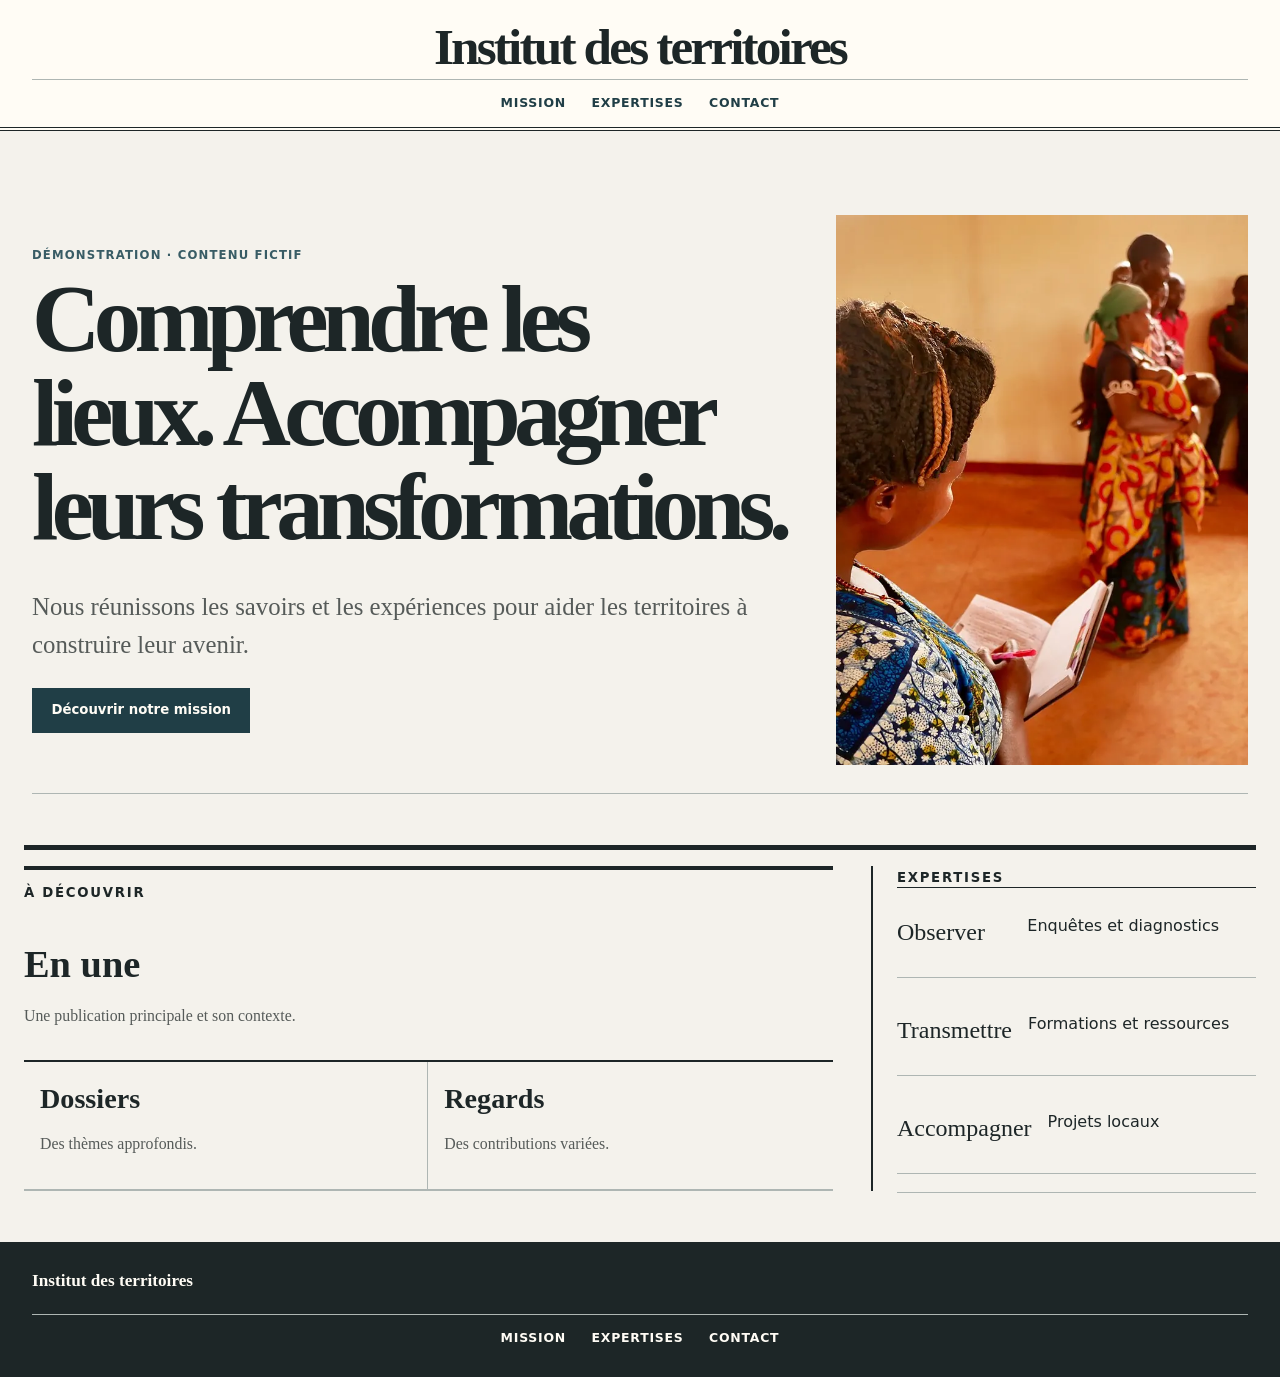
==== commit 2b81daa0: "feat(kits): synchronize photo-rich static previews and homepage mosaics [skip ci]" ====
--- a/themes/editorial/preview/index.html
+++ b/themes/editorial/preview/index.html
@@ -1 +1 @@
-<!doctype html><html lang="fr"><head><meta charset="utf-8"><meta name="viewport" content="width=device-width,initial-scale=1"><title>Institut des territoires — démonstration</title><link rel="stylesheet" href="../theme.css"><style>body{margin:0}.d-header__inner>*{min-width:0}.d-nav{flex-wrap:wrap}</style></head><body data-dendrila-theme="editorial"><a class="d-skip-link" href="#contenu">Aller au contenu</a><header class="d-header"><div class="d-shell d-header__inner"><a class="d-brand" href="#contenu">Institut des territoires</a><nav class="d-nav" aria-label="Navigation principale"><a href="#contenu">Mission</a><a href="#contenu">Expertises</a><a href="#contenu">Contact</a></nav><details class="d-mobile-menu"><summary aria-label="Ouvrir le menu de navigation"><span class="d-mobile-menu__label">Menu</span><span class="d-mobile-menu__icon" aria-hidden="true"><i></i><i></i><i></i></span></summary><div class="d-mobile-menu__panel"><nav class="d-nav" aria-label="Navigation principale"><a href="#contenu">Mission</a><a href="#contenu">Expertises</a><a href="#contenu">Contact</a></nav></div></details></div></header><main id="contenu"><section class="d-hero"><div class="d-shell d-hero__grid"><div class="d-hero__copy"><p class="d-eyebrow">Démonstration · contenu fictif</p><h1 class="d-title">Comprendre les lieux. Accompagner leurs transformations.</h1><p class="d-lead">Nous réunissons les savoirs et les expériences pour aider les territoires à construire leur avenir.</p><div class="d-actions"><a class="d-button" href="#contenu">Découvrir notre mission</a></div></div><div class="d-hero__media"><div class="d-media" data-media-shape="none"><img class="d-media__image" src="../assets/workshop.webp" alt="Composition abstraite de démonstration"></div></div></div></section><section class="d-section d-section--block-key_values"><div class="d-shell"><h2 class="d-heading">Expertises</h2><dl class="d-key-values"><div class="d-key-values__item"><dt>Observer</dt><dd>Enquêtes et diagnostics</dd></div><div class="d-key-values__item"><dt>Transmettre</dt><dd>Formations et ressources</dd></div><div class="d-key-values__item"><dt>Accompagner</dt><dd>Projets locaux</dd></div></dl></div></section></main><footer class="d-footer"><div class="d-shell d-footer__grid"><strong>Institut des territoires</strong><nav class="d-nav" aria-label="Navigation secondaire"><a href="#contenu">Mission</a><a href="#contenu">Expertises</a><a href="#contenu">Contact</a></nav></div></footer></body></html>
+<!doctype html><html lang="fr"><head><meta charset="utf-8"><meta name="viewport" content="width=device-width,initial-scale=1"><title>Institut des territoires — démonstration</title><link rel="stylesheet" href="../theme.css"><style>body{margin:0}.d-header__inner>*{min-width:0}.d-nav{flex-wrap:wrap}</style></head><body data-dendrila-theme="editorial"><a class="d-skip-link" href="#contenu">Aller au contenu</a><header class="d-header"><div class="d-shell d-header__inner"><a class="d-brand" href="#contenu">Institut des territoires</a><nav class="d-nav" aria-label="Navigation principale"><a href="#contenu">Mission</a><a href="#contenu">Expertises</a><a href="#contenu">Contact</a></nav><details class="d-mobile-menu"><summary aria-label="Ouvrir le menu de navigation"><span class="d-mobile-menu__label">Menu</span><span class="d-mobile-menu__icon" aria-hidden="true"><i></i><i></i><i></i></span></summary><div class="d-mobile-menu__panel"><nav class="d-nav" aria-label="Navigation principale"><a href="#contenu">Mission</a><a href="#contenu">Expertises</a><a href="#contenu">Contact</a></nav></div></details></div></header><main id="contenu"><section class="d-hero"><div class="d-shell d-hero__grid"><div class="d-hero__copy"><p class="d-eyebrow">Démonstration · contenu fictif</p><h1 class="d-title">Comprendre les lieux. Accompagner leurs transformations.</h1><p class="d-lead">Nous réunissons les savoirs et les expériences pour aider les territoires à construire leur avenir.</p><div class="d-actions"><a class="d-button" href="#contenu">Découvrir notre mission</a></div></div><div class="d-hero__media"><div class="d-media" data-media-shape="none"><img class="d-media__image" src="../assets/workshop.webp" alt="Réunion de coopération"></div></div></div></section><div class="d-home-composition d-home-composition--editorial"><div class="d-home-tile d-home-tile--cards" data-section="0"><section class="d-section d-section--block-cards"><div class="d-shell"><div class="d-section__heading"><h2 class="d-heading">À découvrir</h2></div><div class="d-card-grid"><article class="d-card"><h3 class="d-card__title">En une</h3><p>Une publication principale et son contexte.</p></article><article class="d-card"><h3 class="d-card__title">Dossiers</h3><p>Des thèmes approfondis.</p></article><article class="d-card"><h3 class="d-card__title">Regards</h3><p>Des contributions variées.</p></article></div></div></section></div><div class="d-home-tile d-home-tile--key-values" data-section="1"><section class="d-section d-section--block-key_values"><div class="d-shell"><h2 class="d-heading">Expertises</h2><dl class="d-key-values"><div class="d-key-values__item"><dt>Observer</dt><dd>Enquêtes et diagnostics</dd></div><div class="d-key-values__item"><dt>Transmettre</dt><dd>Formations et ressources</dd></div><div class="d-key-values__item"><dt>Accompagner</dt><dd>Projets locaux</dd></div></dl></div></section></div></div></main><footer class="d-footer"><div class="d-shell d-footer__grid"><strong>Institut des territoires</strong><nav class="d-nav" aria-label="Navigation secondaire"><a href="#contenu">Mission</a><a href="#contenu">Expertises</a><a href="#contenu">Contact</a></nav></div></footer></body></html>
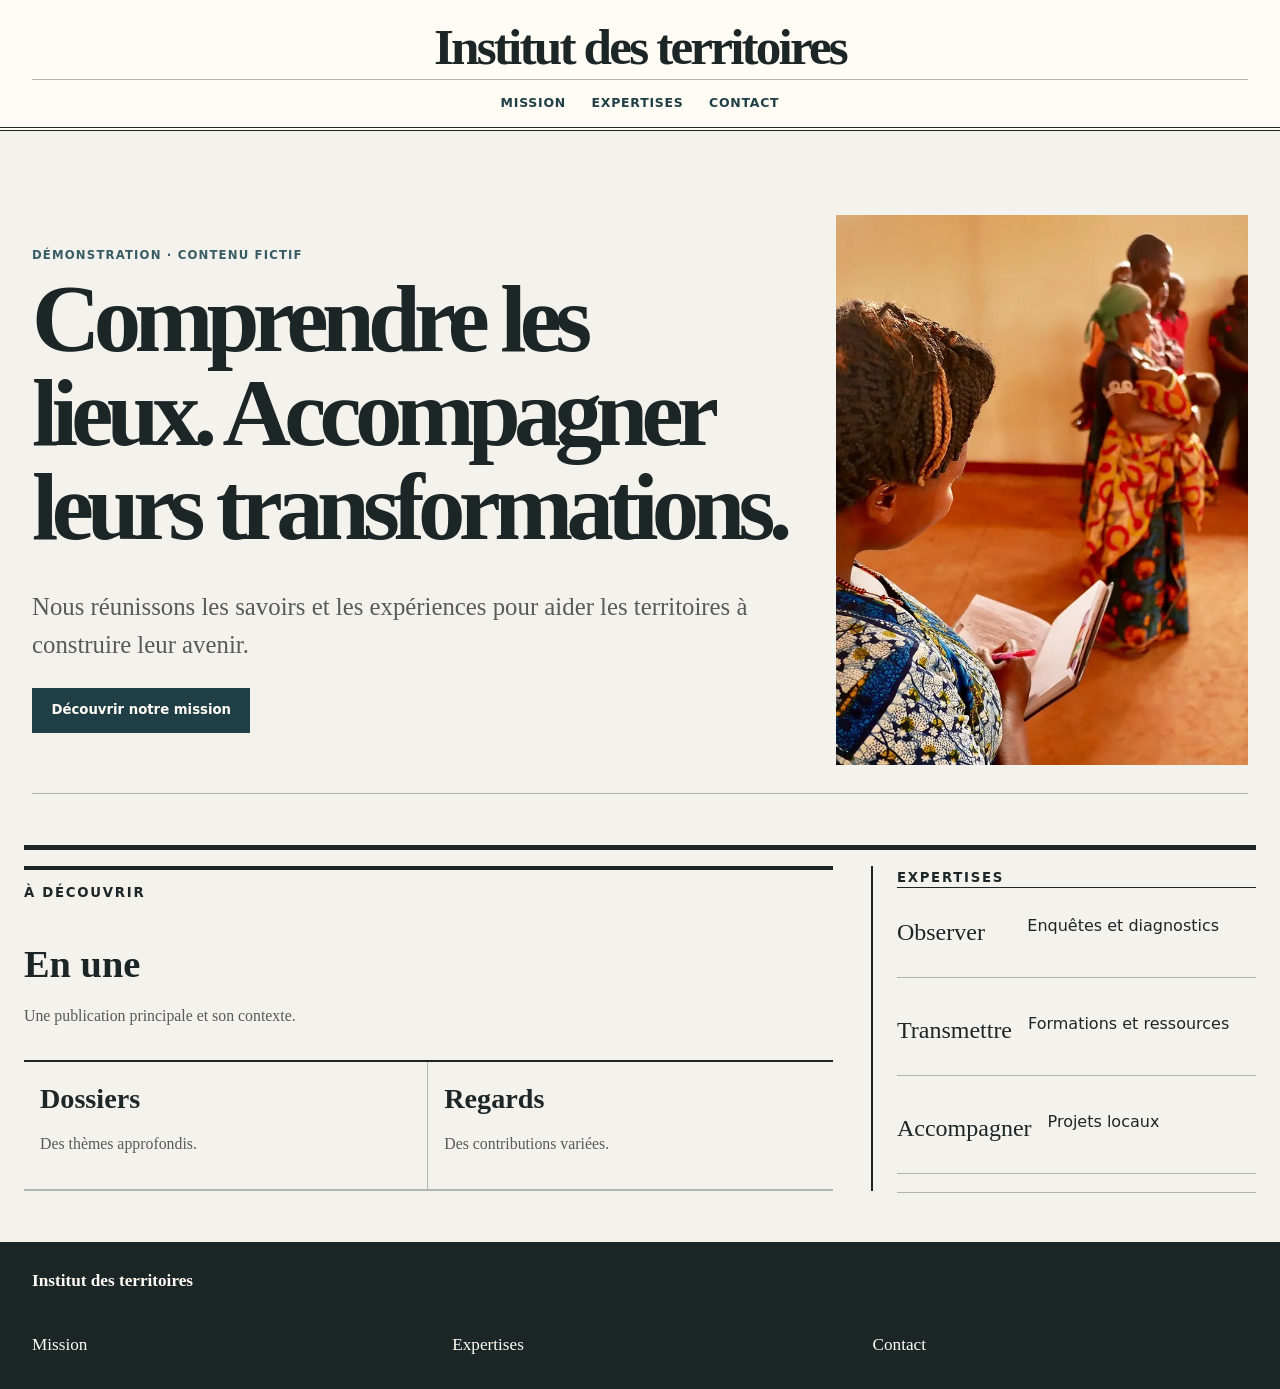
==== commit a35eaff1: "fix(kits): licensed photo backgrounds and three-column footer navigation [skip ci]" ====
--- a/themes/editorial/preview/index.html
+++ b/themes/editorial/preview/index.html
@@ -1 +1 @@
-<!doctype html><html lang="fr"><head><meta charset="utf-8"><meta name="viewport" content="width=device-width,initial-scale=1"><title>Institut des territoires — démonstration</title><link rel="stylesheet" href="../theme.css"><style>body{margin:0}.d-header__inner>*{min-width:0}.d-nav{flex-wrap:wrap}</style></head><body data-dendrila-theme="editorial"><a class="d-skip-link" href="#contenu">Aller au contenu</a><header class="d-header"><div class="d-shell d-header__inner"><a class="d-brand" href="#contenu">Institut des territoires</a><nav class="d-nav" aria-label="Navigation principale"><a href="#contenu">Mission</a><a href="#contenu">Expertises</a><a href="#contenu">Contact</a></nav><details class="d-mobile-menu"><summary aria-label="Ouvrir le menu de navigation"><span class="d-mobile-menu__label">Menu</span><span class="d-mobile-menu__icon" aria-hidden="true"><i></i><i></i><i></i></span></summary><div class="d-mobile-menu__panel"><nav class="d-nav" aria-label="Navigation principale"><a href="#contenu">Mission</a><a href="#contenu">Expertises</a><a href="#contenu">Contact</a></nav></div></details></div></header><main id="contenu"><section class="d-hero"><div class="d-shell d-hero__grid"><div class="d-hero__copy"><p class="d-eyebrow">Démonstration · contenu fictif</p><h1 class="d-title">Comprendre les lieux. Accompagner leurs transformations.</h1><p class="d-lead">Nous réunissons les savoirs et les expériences pour aider les territoires à construire leur avenir.</p><div class="d-actions"><a class="d-button" href="#contenu">Découvrir notre mission</a></div></div><div class="d-hero__media"><div class="d-media" data-media-shape="none"><img class="d-media__image" src="../assets/workshop.webp" alt="Réunion de coopération"></div></div></div></section><div class="d-home-composition d-home-composition--editorial"><div class="d-home-tile d-home-tile--cards" data-section="0"><section class="d-section d-section--block-cards"><div class="d-shell"><div class="d-section__heading"><h2 class="d-heading">À découvrir</h2></div><div class="d-card-grid"><article class="d-card"><h3 class="d-card__title">En une</h3><p>Une publication principale et son contexte.</p></article><article class="d-card"><h3 class="d-card__title">Dossiers</h3><p>Des thèmes approfondis.</p></article><article class="d-card"><h3 class="d-card__title">Regards</h3><p>Des contributions variées.</p></article></div></div></section></div><div class="d-home-tile d-home-tile--key-values" data-section="1"><section class="d-section d-section--block-key_values"><div class="d-shell"><h2 class="d-heading">Expertises</h2><dl class="d-key-values"><div class="d-key-values__item"><dt>Observer</dt><dd>Enquêtes et diagnostics</dd></div><div class="d-key-values__item"><dt>Transmettre</dt><dd>Formations et ressources</dd></div><div class="d-key-values__item"><dt>Accompagner</dt><dd>Projets locaux</dd></div></dl></div></section></div></div></main><footer class="d-footer"><div class="d-shell d-footer__grid"><strong>Institut des territoires</strong><nav class="d-nav" aria-label="Navigation secondaire"><a href="#contenu">Mission</a><a href="#contenu">Expertises</a><a href="#contenu">Contact</a></nav></div></footer></body></html>
+<!doctype html><html lang="fr"><head><meta charset="utf-8"><meta name="viewport" content="width=device-width,initial-scale=1"><title>Institut des territoires — démonstration</title><link rel="stylesheet" href="../theme.css"><style>body{margin:0}.d-header__inner>*{min-width:0}.d-nav{flex-wrap:wrap}</style></head><body data-dendrila-theme="editorial"><a class="d-skip-link" href="#contenu">Aller au contenu</a><header class="d-header"><div class="d-shell d-header__inner"><a class="d-brand" href="#contenu">Institut des territoires</a><nav class="d-nav" aria-label="Navigation principale"><a href="#contenu">Mission</a><a href="#contenu">Expertises</a><a href="#contenu">Contact</a></nav><details class="d-mobile-menu"><summary aria-label="Ouvrir le menu de navigation"><span class="d-mobile-menu__label">Menu</span><span class="d-mobile-menu__icon" aria-hidden="true"><i></i><i></i><i></i></span></summary><div class="d-mobile-menu__panel"><nav class="d-nav" aria-label="Navigation principale"><a href="#contenu">Mission</a><a href="#contenu">Expertises</a><a href="#contenu">Contact</a></nav></div></details></div></header><main id="contenu"><section class="d-hero"><div class="d-shell d-hero__grid"><div class="d-hero__copy"><p class="d-eyebrow">Démonstration · contenu fictif</p><h1 class="d-title">Comprendre les lieux. Accompagner leurs transformations.</h1><p class="d-lead">Nous réunissons les savoirs et les expériences pour aider les territoires à construire leur avenir.</p><div class="d-actions"><a class="d-button" href="#contenu">Découvrir notre mission</a></div></div><div class="d-hero__media"><div class="d-media" data-media-shape="none"><img class="d-media__image" src="../assets/workshop.webp" alt="Réunion de coopération"></div></div></div></section><div class="d-home-composition d-home-composition--editorial"><div class="d-home-tile d-home-tile--cards" data-section="0"><section class="d-section d-section--block-cards"><div class="d-shell"><div class="d-section__heading"><h2 class="d-heading">À découvrir</h2></div><div class="d-card-grid"><article class="d-card"><h3 class="d-card__title">En une</h3><p>Une publication principale et son contexte.</p></article><article class="d-card"><h3 class="d-card__title">Dossiers</h3><p>Des thèmes approfondis.</p></article><article class="d-card"><h3 class="d-card__title">Regards</h3><p>Des contributions variées.</p></article></div></div></section></div><div class="d-home-tile d-home-tile--key-values" data-section="1"><section class="d-section d-section--block-key_values"><div class="d-shell"><h2 class="d-heading">Expertises</h2><dl class="d-key-values"><div class="d-key-values__item"><dt>Observer</dt><dd>Enquêtes et diagnostics</dd></div><div class="d-key-values__item"><dt>Transmettre</dt><dd>Formations et ressources</dd></div><div class="d-key-values__item"><dt>Accompagner</dt><dd>Projets locaux</dd></div></dl></div></section></div></div></main><footer class="d-footer"><div class="d-shell d-footer__grid"><strong>Institut des territoires</strong><nav class="d-footer__links" aria-label="Navigation secondaire"><a href="#contenu">Mission</a><a href="#contenu">Expertises</a><a href="#contenu">Contact</a></nav></div></footer></body></html>
--- a/themes/editorial/theme.css
+++ b/themes/editorial/theme.css
@@ -404,3 +404,45 @@
  body[data-dendrila-theme="editorial"] .d-home-tile .d-card-grid{grid-template-columns:1fr}
  body[data-dendrila-theme="editorial"] .d-home-tile .d-card:first-child{grid-column:1}
 }
+
+
+/* V5 shared footer: horizontal three-column navigation, never a vertical list. */
+body[data-dendrila-theme="editorial"] .d-footer__grid {
+    display:grid!important;
+    grid-template-columns:minmax(0,1fr)!important;
+    gap:clamp(1.1rem,2.8vw,2rem)!important;
+    align-items:start!important;
+}
+body[data-dendrila-theme="editorial"] .d-footer__grid > div {
+    min-width:0;
+}
+body[data-dendrila-theme="editorial"] .d-footer__links {
+    display:grid!important;
+    grid-template-columns:repeat(3,minmax(0,1fr))!important;
+    gap:.65rem clamp(.75rem,3.5vw,3.5rem)!important;
+    align-items:start!important;
+    width:100%!important;
+    border:0!important;
+    padding:0!important;
+    margin:0!important;
+}
+body[data-dendrila-theme="editorial"] .d-footer__links a {
+    display:block!important;
+    width:auto!important;
+    min-width:0!important;
+    margin:0!important;
+    padding:.4rem 0!important;
+    overflow-wrap:anywhere;
+    line-height:1.45;
+    text-decoration:none!important;
+    text-transform:none!important;
+}
+body[data-dendrila-theme="editorial"] .d-footer__links a:focus-visible {
+    outline:3px solid currentColor;
+    outline-offset:3px;
+}
+@media(max-width:25rem) {
+ body[data-dendrila-theme="editorial"] .d-footer__links {
+    grid-template-columns:repeat(2,minmax(0,1fr))!important;
+ }
+}
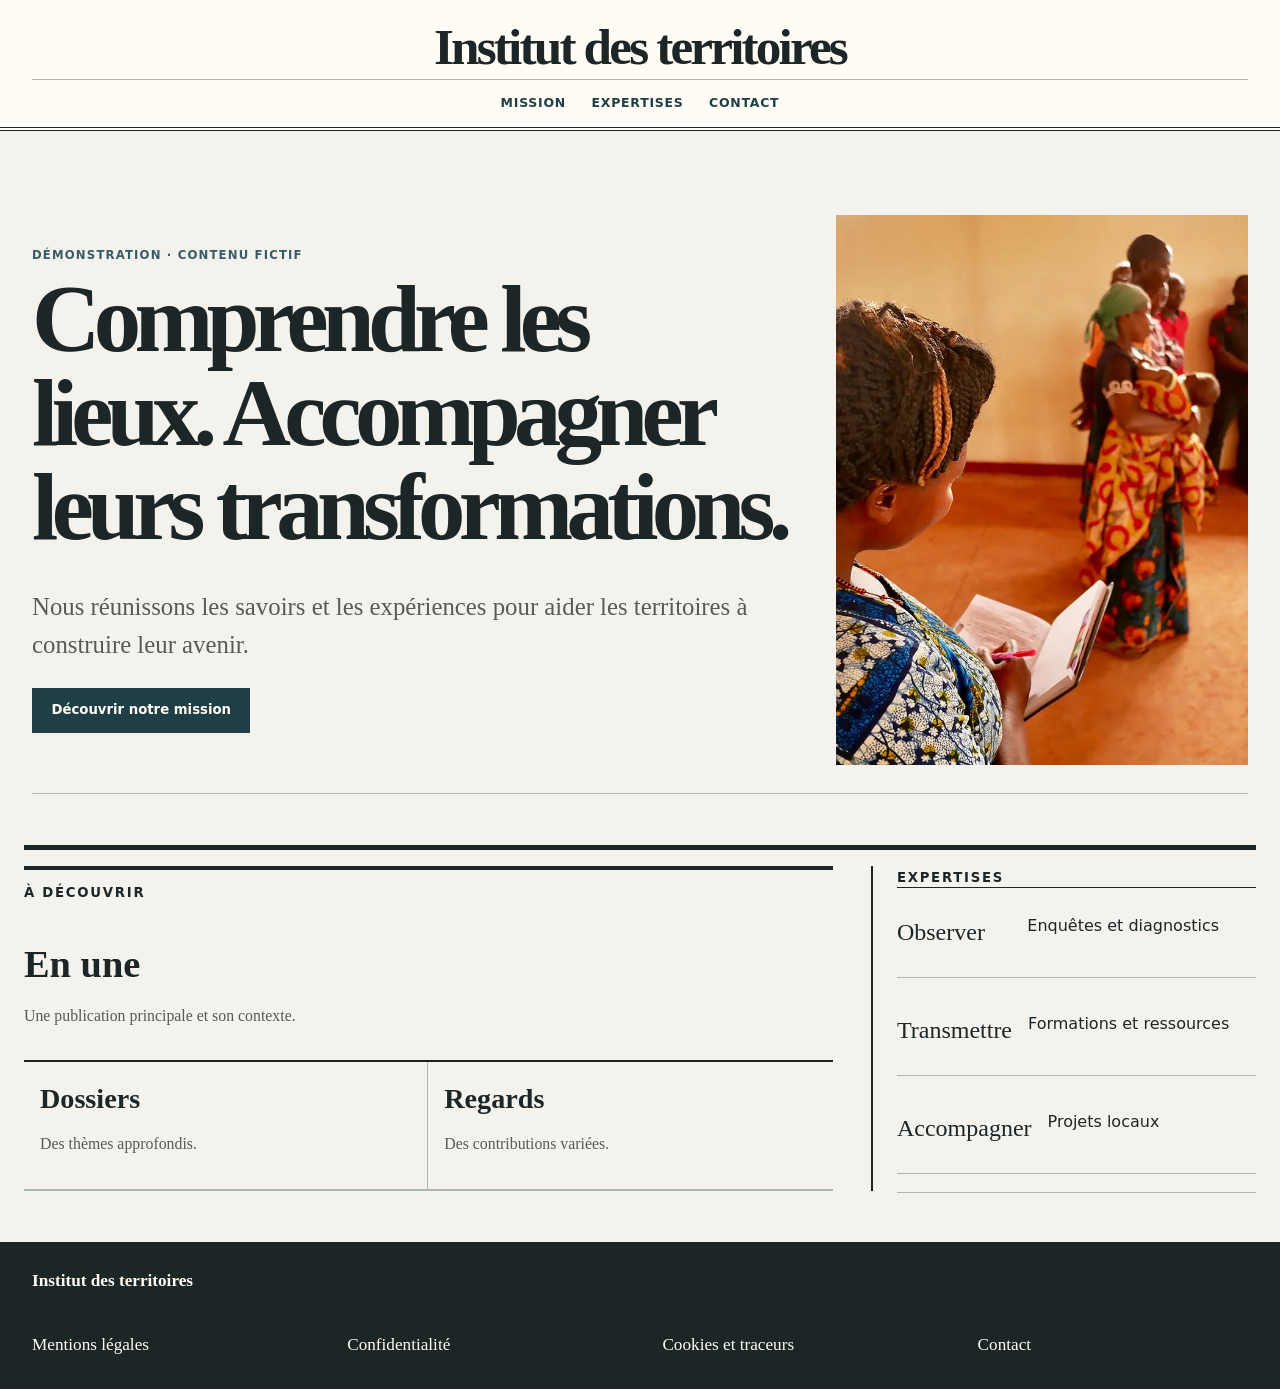
==== commit 97160c38: "fix(kits): restore illustrated spacing and use four-by-two legal footer [skip ci]" ====
--- a/themes/editorial/preview/index.html
+++ b/themes/editorial/preview/index.html
@@ -1 +1 @@
-<!doctype html><html lang="fr"><head><meta charset="utf-8"><meta name="viewport" content="width=device-width,initial-scale=1"><title>Institut des territoires — démonstration</title><link rel="stylesheet" href="../theme.css"><style>body{margin:0}.d-header__inner>*{min-width:0}.d-nav{flex-wrap:wrap}</style></head><body data-dendrila-theme="editorial"><a class="d-skip-link" href="#contenu">Aller au contenu</a><header class="d-header"><div class="d-shell d-header__inner"><a class="d-brand" href="#contenu">Institut des territoires</a><nav class="d-nav" aria-label="Navigation principale"><a href="#contenu">Mission</a><a href="#contenu">Expertises</a><a href="#contenu">Contact</a></nav><details class="d-mobile-menu"><summary aria-label="Ouvrir le menu de navigation"><span class="d-mobile-menu__label">Menu</span><span class="d-mobile-menu__icon" aria-hidden="true"><i></i><i></i><i></i></span></summary><div class="d-mobile-menu__panel"><nav class="d-nav" aria-label="Navigation principale"><a href="#contenu">Mission</a><a href="#contenu">Expertises</a><a href="#contenu">Contact</a></nav></div></details></div></header><main id="contenu"><section class="d-hero"><div class="d-shell d-hero__grid"><div class="d-hero__copy"><p class="d-eyebrow">Démonstration · contenu fictif</p><h1 class="d-title">Comprendre les lieux. Accompagner leurs transformations.</h1><p class="d-lead">Nous réunissons les savoirs et les expériences pour aider les territoires à construire leur avenir.</p><div class="d-actions"><a class="d-button" href="#contenu">Découvrir notre mission</a></div></div><div class="d-hero__media"><div class="d-media" data-media-shape="none"><img class="d-media__image" src="../assets/workshop.webp" alt="Réunion de coopération"></div></div></div></section><div class="d-home-composition d-home-composition--editorial"><div class="d-home-tile d-home-tile--cards" data-section="0"><section class="d-section d-section--block-cards"><div class="d-shell"><div class="d-section__heading"><h2 class="d-heading">À découvrir</h2></div><div class="d-card-grid"><article class="d-card"><h3 class="d-card__title">En une</h3><p>Une publication principale et son contexte.</p></article><article class="d-card"><h3 class="d-card__title">Dossiers</h3><p>Des thèmes approfondis.</p></article><article class="d-card"><h3 class="d-card__title">Regards</h3><p>Des contributions variées.</p></article></div></div></section></div><div class="d-home-tile d-home-tile--key-values" data-section="1"><section class="d-section d-section--block-key_values"><div class="d-shell"><h2 class="d-heading">Expertises</h2><dl class="d-key-values"><div class="d-key-values__item"><dt>Observer</dt><dd>Enquêtes et diagnostics</dd></div><div class="d-key-values__item"><dt>Transmettre</dt><dd>Formations et ressources</dd></div><div class="d-key-values__item"><dt>Accompagner</dt><dd>Projets locaux</dd></div></dl></div></section></div></div></main><footer class="d-footer"><div class="d-shell d-footer__grid"><strong>Institut des territoires</strong><nav class="d-footer__links" aria-label="Navigation secondaire"><a href="#contenu">Mission</a><a href="#contenu">Expertises</a><a href="#contenu">Contact</a></nav></div></footer></body></html>
+<!doctype html><html lang="fr"><head><meta charset="utf-8"><meta name="viewport" content="width=device-width,initial-scale=1"><title>Institut des territoires — démonstration</title><link rel="stylesheet" href="../theme.css"><style>body{margin:0}.d-header__inner>*{min-width:0}.d-nav{flex-wrap:wrap}</style></head><body data-dendrila-theme="editorial"><a class="d-skip-link" href="#contenu">Aller au contenu</a><header class="d-header"><div class="d-shell d-header__inner"><a class="d-brand" href="#contenu">Institut des territoires</a><nav class="d-nav" aria-label="Navigation principale"><a href="#contenu">Mission</a><a href="#contenu">Expertises</a><a href="#contenu">Contact</a></nav><details class="d-mobile-menu"><summary aria-label="Ouvrir le menu de navigation"><span class="d-mobile-menu__label">Menu</span><span class="d-mobile-menu__icon" aria-hidden="true"><i></i><i></i><i></i></span></summary><div class="d-mobile-menu__panel"><nav class="d-nav" aria-label="Navigation principale"><a href="#contenu">Mission</a><a href="#contenu">Expertises</a><a href="#contenu">Contact</a></nav></div></details></div></header><main id="contenu"><section class="d-hero"><div class="d-shell d-hero__grid"><div class="d-hero__copy"><p class="d-eyebrow">Démonstration · contenu fictif</p><h1 class="d-title">Comprendre les lieux. Accompagner leurs transformations.</h1><p class="d-lead">Nous réunissons les savoirs et les expériences pour aider les territoires à construire leur avenir.</p><div class="d-actions"><a class="d-button" href="#contenu">Découvrir notre mission</a></div></div><div class="d-hero__media"><div class="d-media" data-media-shape="none"><img class="d-media__image" src="../assets/workshop.webp" alt="Réunion de coopération"></div></div></div></section><div class="d-home-composition d-home-composition--editorial"><div class="d-home-tile d-home-tile--cards" data-section="0"><section class="d-section d-section--block-cards"><div class="d-shell"><div class="d-section__heading"><h2 class="d-heading">À découvrir</h2></div><div class="d-card-grid"><article class="d-card"><h3 class="d-card__title">En une</h3><p>Une publication principale et son contexte.</p></article><article class="d-card"><h3 class="d-card__title">Dossiers</h3><p>Des thèmes approfondis.</p></article><article class="d-card"><h3 class="d-card__title">Regards</h3><p>Des contributions variées.</p></article></div></div></section></div><div class="d-home-tile d-home-tile--key-values" data-section="1"><section class="d-section d-section--block-key_values"><div class="d-shell"><h2 class="d-heading">Expertises</h2><dl class="d-key-values"><div class="d-key-values__item"><dt>Observer</dt><dd>Enquêtes et diagnostics</dd></div><div class="d-key-values__item"><dt>Transmettre</dt><dd>Formations et ressources</dd></div><div class="d-key-values__item"><dt>Accompagner</dt><dd>Projets locaux</dd></div></dl></div></section></div></div></main><footer class="d-footer"><div class="d-shell d-footer__grid"><strong>Institut des territoires</strong><nav class="d-footer__links" aria-label="Informations légales et contact"><a href="https://prestadmin-test.lepotager.org/theme-preview.php?theme=editorial&amp;mode=empty&amp;page=mentions-legales">Mentions légales</a><a href="https://prestadmin-test.lepotager.org/theme-preview.php?theme=editorial&amp;mode=empty&amp;page=confidentialite">Confidentialité</a><a href="https://prestadmin-test.lepotager.org/theme-preview.php?theme=editorial&amp;mode=empty&amp;page=cookies">Cookies et traceurs</a><a href="https://prestadmin-test.lepotager.org/theme-preview.php?theme=editorial&amp;mode=empty&amp;page=contact">Contact</a></nav></div></footer></body></html>
--- a/themes/editorial/theme.css
+++ b/themes/editorial/theme.css
@@ -418,7 +418,7 @@
 }
 body[data-dendrila-theme="editorial"] .d-footer__links {
     display:grid!important;
-    grid-template-columns:repeat(3,minmax(0,1fr))!important;
+    grid-template-columns:repeat(4,minmax(0,1fr))!important;
     gap:.65rem clamp(.75rem,3.5vw,3.5rem)!important;
     align-items:start!important;
     width:100%!important;
@@ -446,3 +446,117 @@
     grid-template-columns:repeat(2,minmax(0,1fr))!important;
  }
 }
+
+
+/* V6 solid high-contrast native mobile navigation (no transparent burger). */
+@media (max-width:64rem) {
+ body[data-dendrila-theme="editorial"] .d-mobile-menu > summary,
+ body[data-dendrila-theme="editorial"] .d-mobile-menu[open] > summary {
+    background:#1d2627!important;
+    background-color:#1d2627!important;
+    color:#fffdf8!important;
+    border:2px solid #1d2627!important;
+    opacity:1!important;
+    box-shadow:none!important;
+    -webkit-text-fill-color:#fffdf8!important;
+ }
+ body[data-dendrila-theme="editorial"] .d-mobile-menu__icon i {
+    background-color:#fffdf8!important;
+    opacity:1;
+ }
+ body[data-dendrila-theme="editorial"] .d-mobile-menu[open] .d-mobile-menu__icon i:nth-child(2) {
+    opacity:0;
+ }
+ body[data-dendrila-theme="editorial"] .d-mobile-menu__panel {
+    background:#fffcf5!important;
+    background-color:#fffcf5!important;
+    color:#1d2627!important;
+    border:2px solid #1d2627!important;
+    opacity:1!important;
+ }
+ body[data-dendrila-theme="editorial"] .d-mobile-menu__panel .d-nav a {
+    color:#1d2627!important;
+    -webkit-text-fill-color:#1d2627!important;
+    background:transparent!important;
+ }
+ body[data-dendrila-theme="editorial"] .d-mobile-menu__panel .d-nav a:is(:hover,:focus-visible) {
+    background:#e9ebe6!important;
+    background-color:#e9ebe6!important;
+    color:#1d2627!important;
+    -webkit-text-fill-color:#1d2627!important;
+ }
+ body[data-dendrila-theme="editorial"] .d-mobile-menu > summary:focus-visible,
+ body[data-dendrila-theme="editorial"] .d-mobile-menu__panel a:focus-visible {
+    outline:3px solid #1d2627!important;
+    outline-offset:3px!important;
+ }
+}
+
+/* V8 concluding CTA across all six starter homepages. */
+body[data-dendrila-theme="editorial"] .d-home-composition>.d-home-tile--cta{
+    grid-column:1/-1!important;
+    grid-row:auto!important;
+    align-self:stretch;
+    min-width:0;
+    width:100%;
+    margin:0;
+}
+body[data-dendrila-theme="editorial"] .d-home-composition>.d-home-tile--cta .d-cta-band{
+    display:flex;
+    align-items:center;
+    justify-content:center;
+    min-height:clamp(8rem,14vw,12rem);
+    background:#1f292b!important;
+    color:#ffffff!important;
+    border-radius:clamp(.55rem,2vw,1.3rem);
+    isolation:isolate;
+}
+body[data-dendrila-theme="editorial"] .d-home-composition>.d-home-tile--cta .d-cta-band__inner{
+    width:min(100% - 2rem,45rem);
+    min-height:0;
+    padding:clamp(1.75rem,3.8vw,3rem) 0;
+    justify-content:center;
+}
+body[data-dendrila-theme="editorial"] .d-home-composition>.d-home-tile--cta .d-cta-band__inner a{
+    display:inline-flex;
+    align-items:center;
+    justify-content:center;
+    min-height:48px;
+    max-width:100%;
+    white-space:normal;
+    overflow-wrap:anywhere;
+    text-align:center;
+    padding:clamp(.85rem,2vw,1.1rem) clamp(1.35rem,3vw,2.2rem);
+    background:#ffffff!important;
+    color:#1f292b!important;
+    font:700 clamp(1rem,1.5vw,1.2rem)/1.4 system-ui,sans-serif;
+    border:2px solid #ffffff!important;
+    border-radius:.5rem;
+    text-decoration:none!important;
+    box-shadow:none;
+}
+body[data-dendrila-theme="editorial"] .d-home-composition>.d-home-tile--cta .d-cta-band__inner a:is(:hover,:focus-visible){
+    background:#ecebea!important;color:#1f292b!important;
+    border-color:#ecebea!important;outline:3px solid currentColor;
+    outline-offset:3px;
+}
+@media(max-width:46rem){
+ body[data-dendrila-theme="editorial"] .d-home-composition>.d-home-tile--cta .d-cta-band{
+    min-height:7rem;
+ }
+ body[data-dendrila-theme="editorial"] .d-home-composition>.d-home-tile--cta .d-cta-band__inner{
+    width:calc(100% - 2rem);
+    padding:1.5rem 0;
+ }
+ body[data-dendrila-theme="editorial"] .d-home-composition>.d-home-tile--cta .d-cta-band__inner a{
+    width:100%;
+ }
+}
+
+/* Four legal/contact links: 4 desktop / 2 tablet-phone without orphan rows. */
+@media(max-width:52rem){
+ body[data-dendrila-theme="editorial"] .d-footer__links{
+  grid-template-columns:repeat(2,minmax(0,1fr))!important;
+  gap:.75rem 1.25rem!important;
+ }
+}
